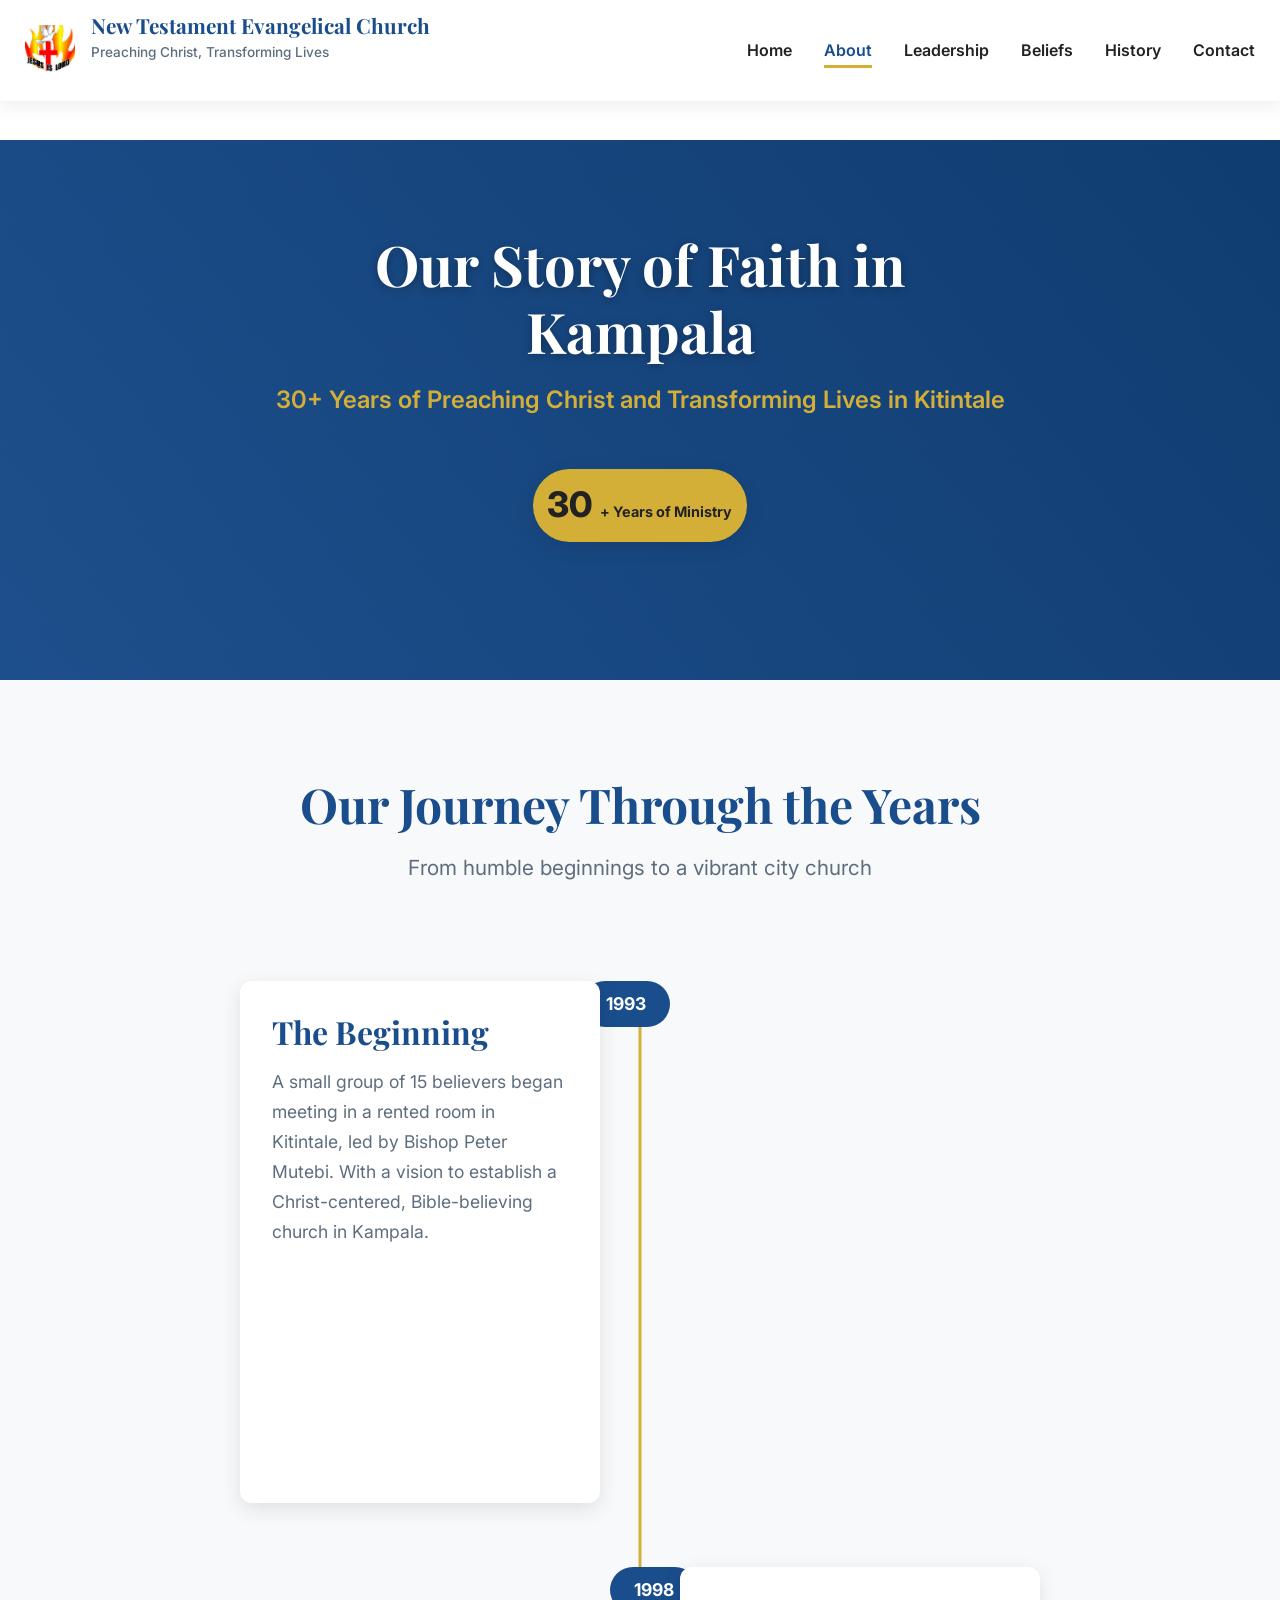
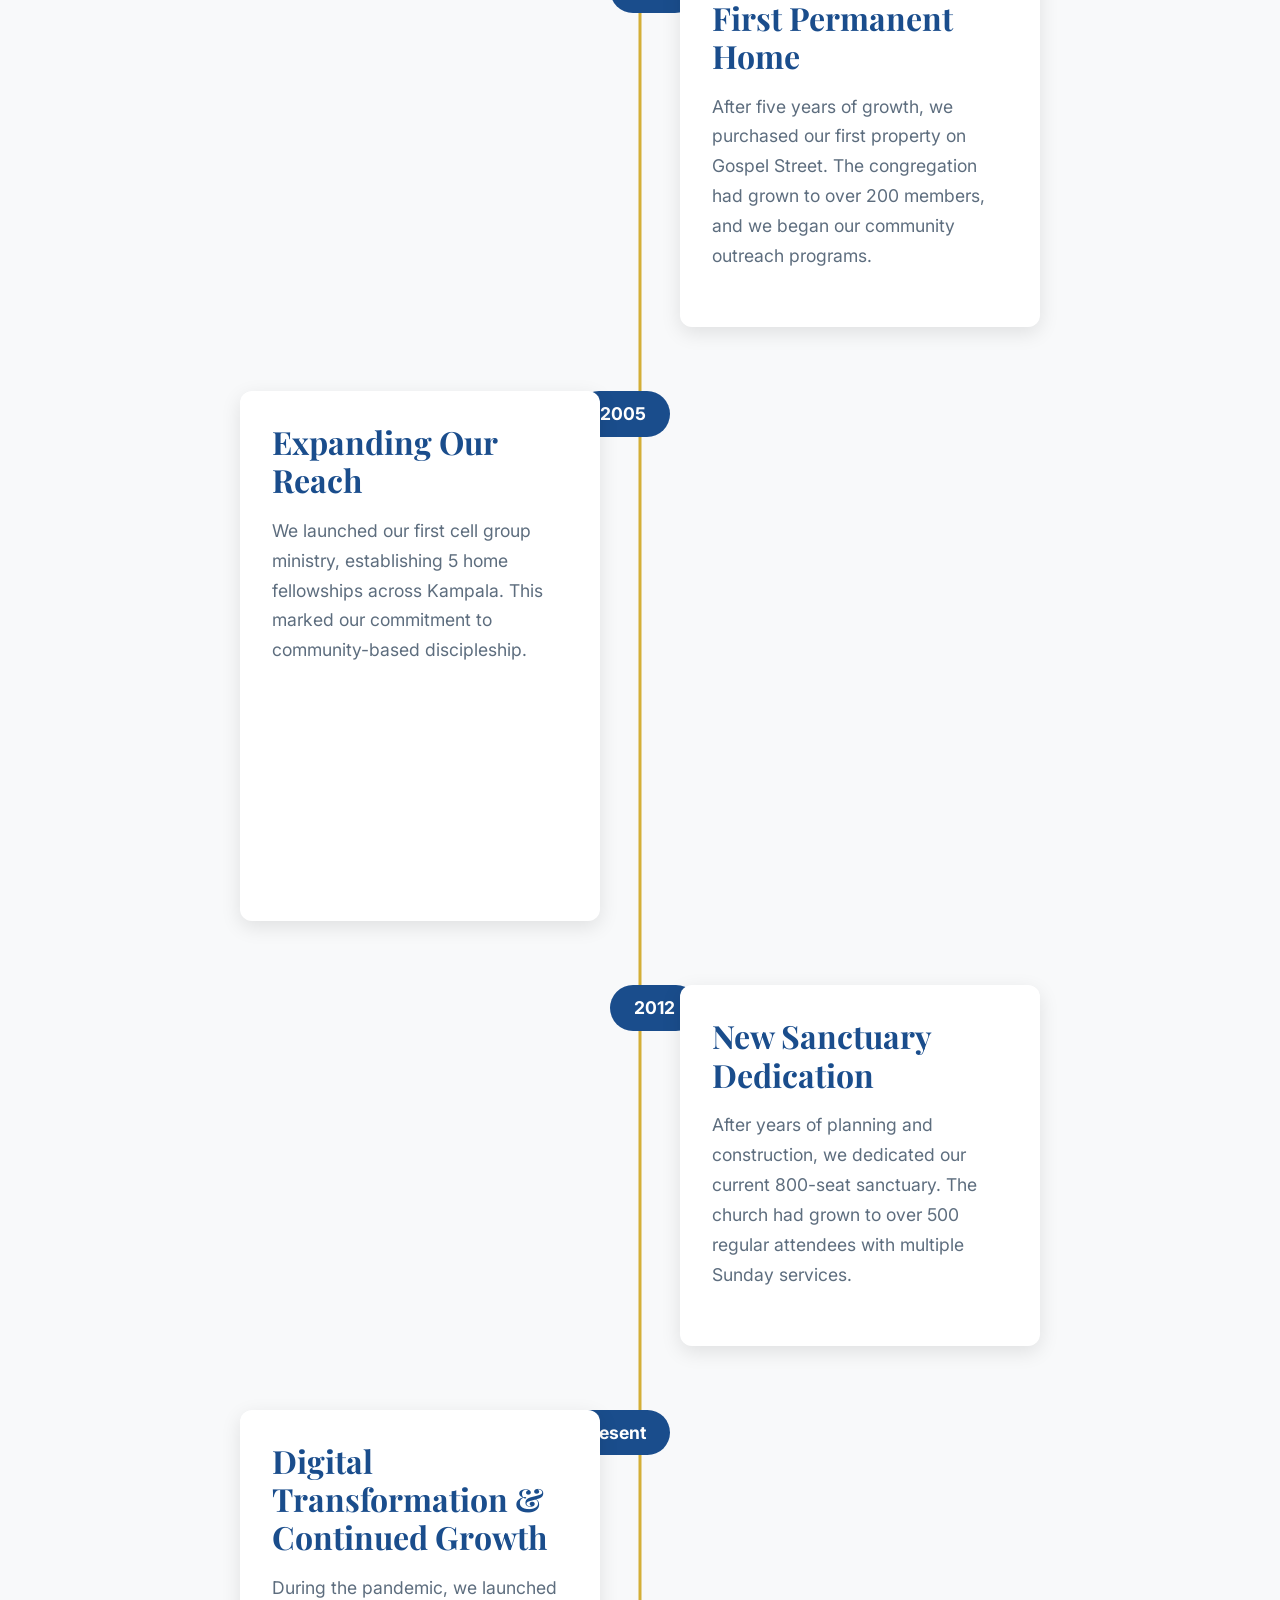
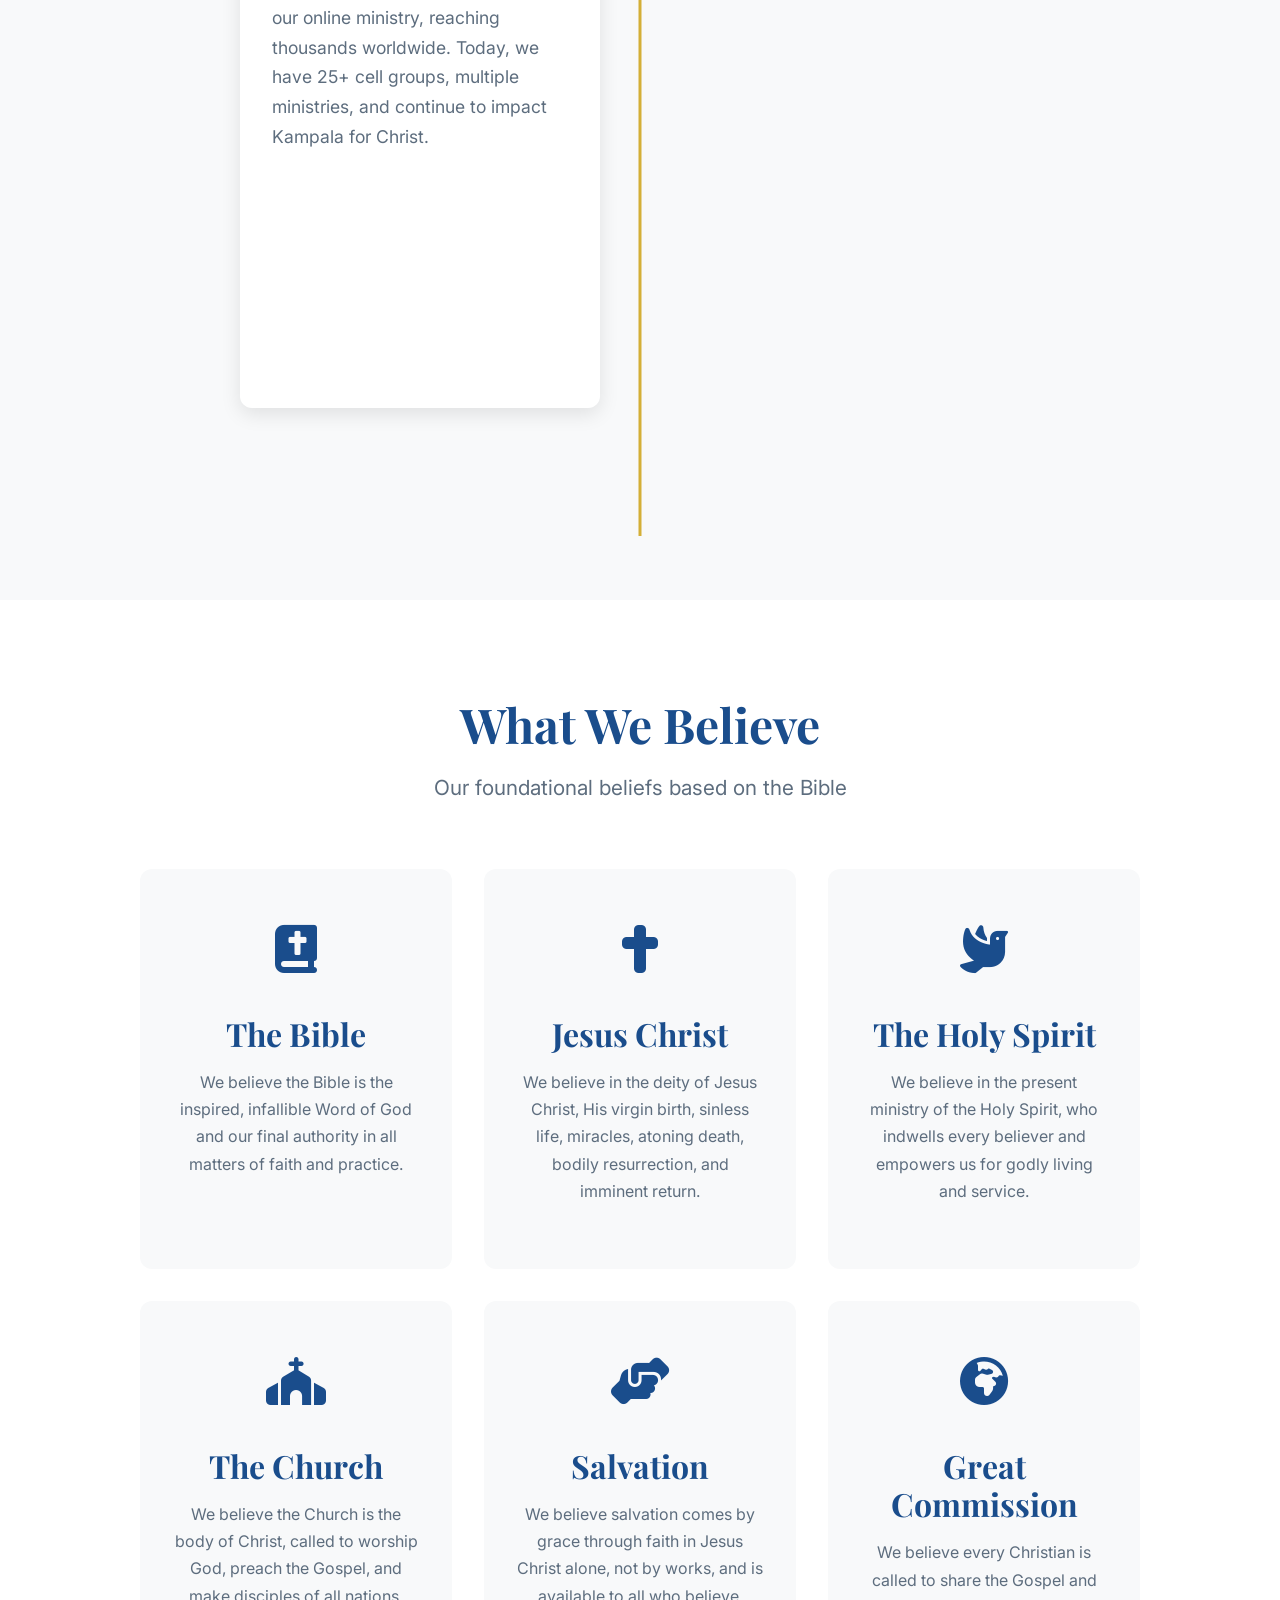
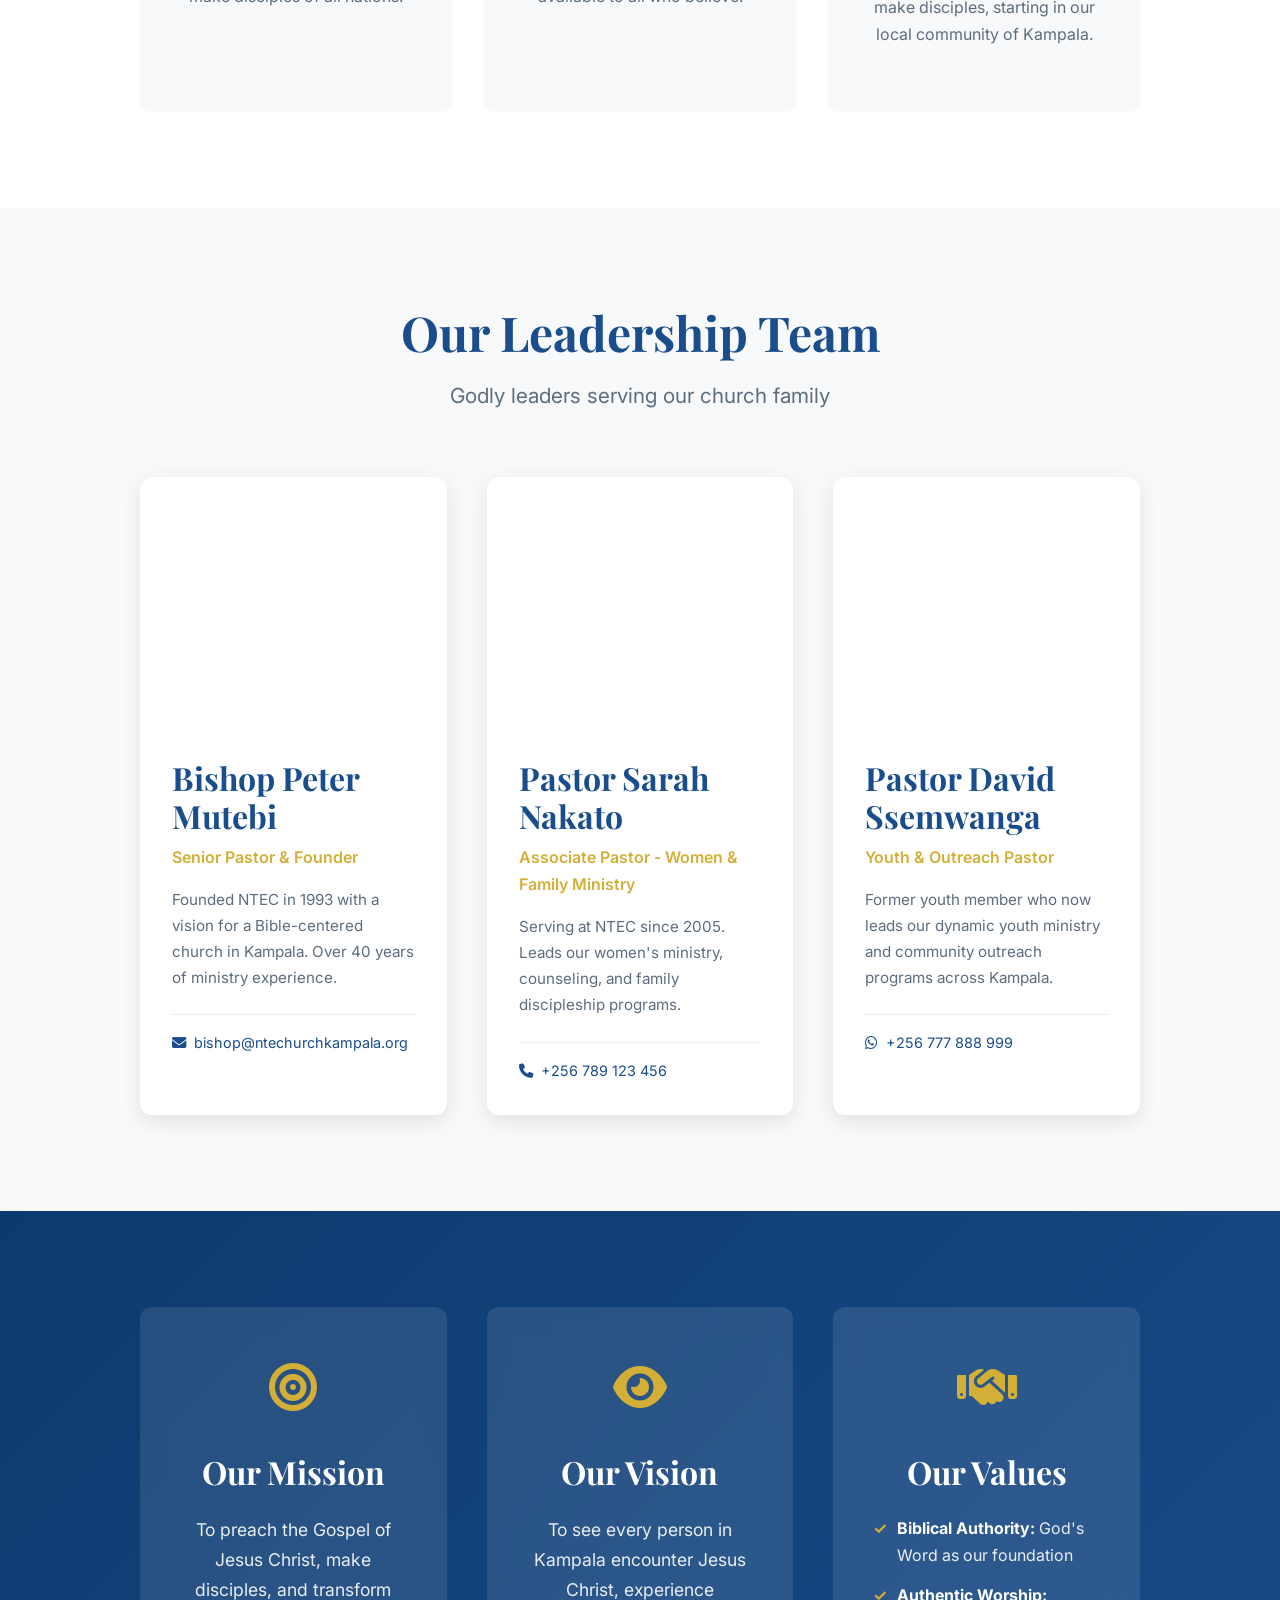
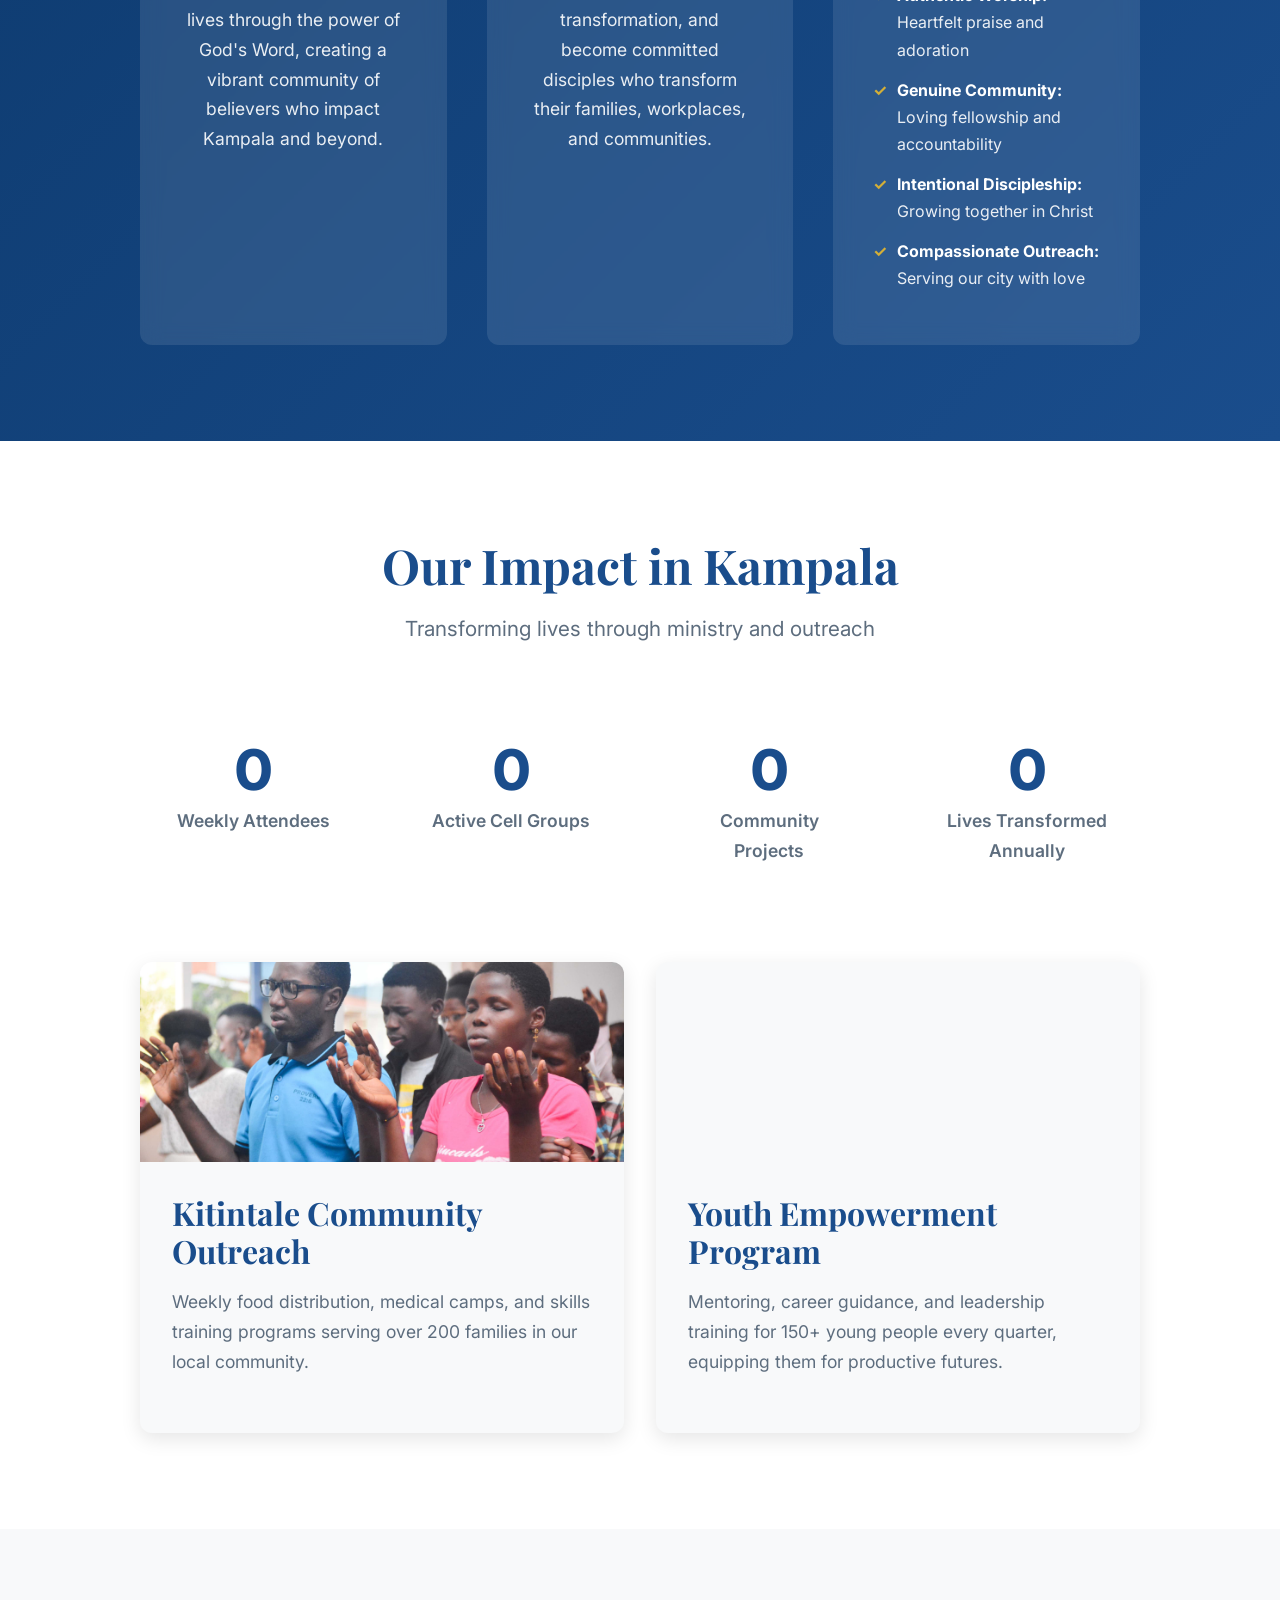
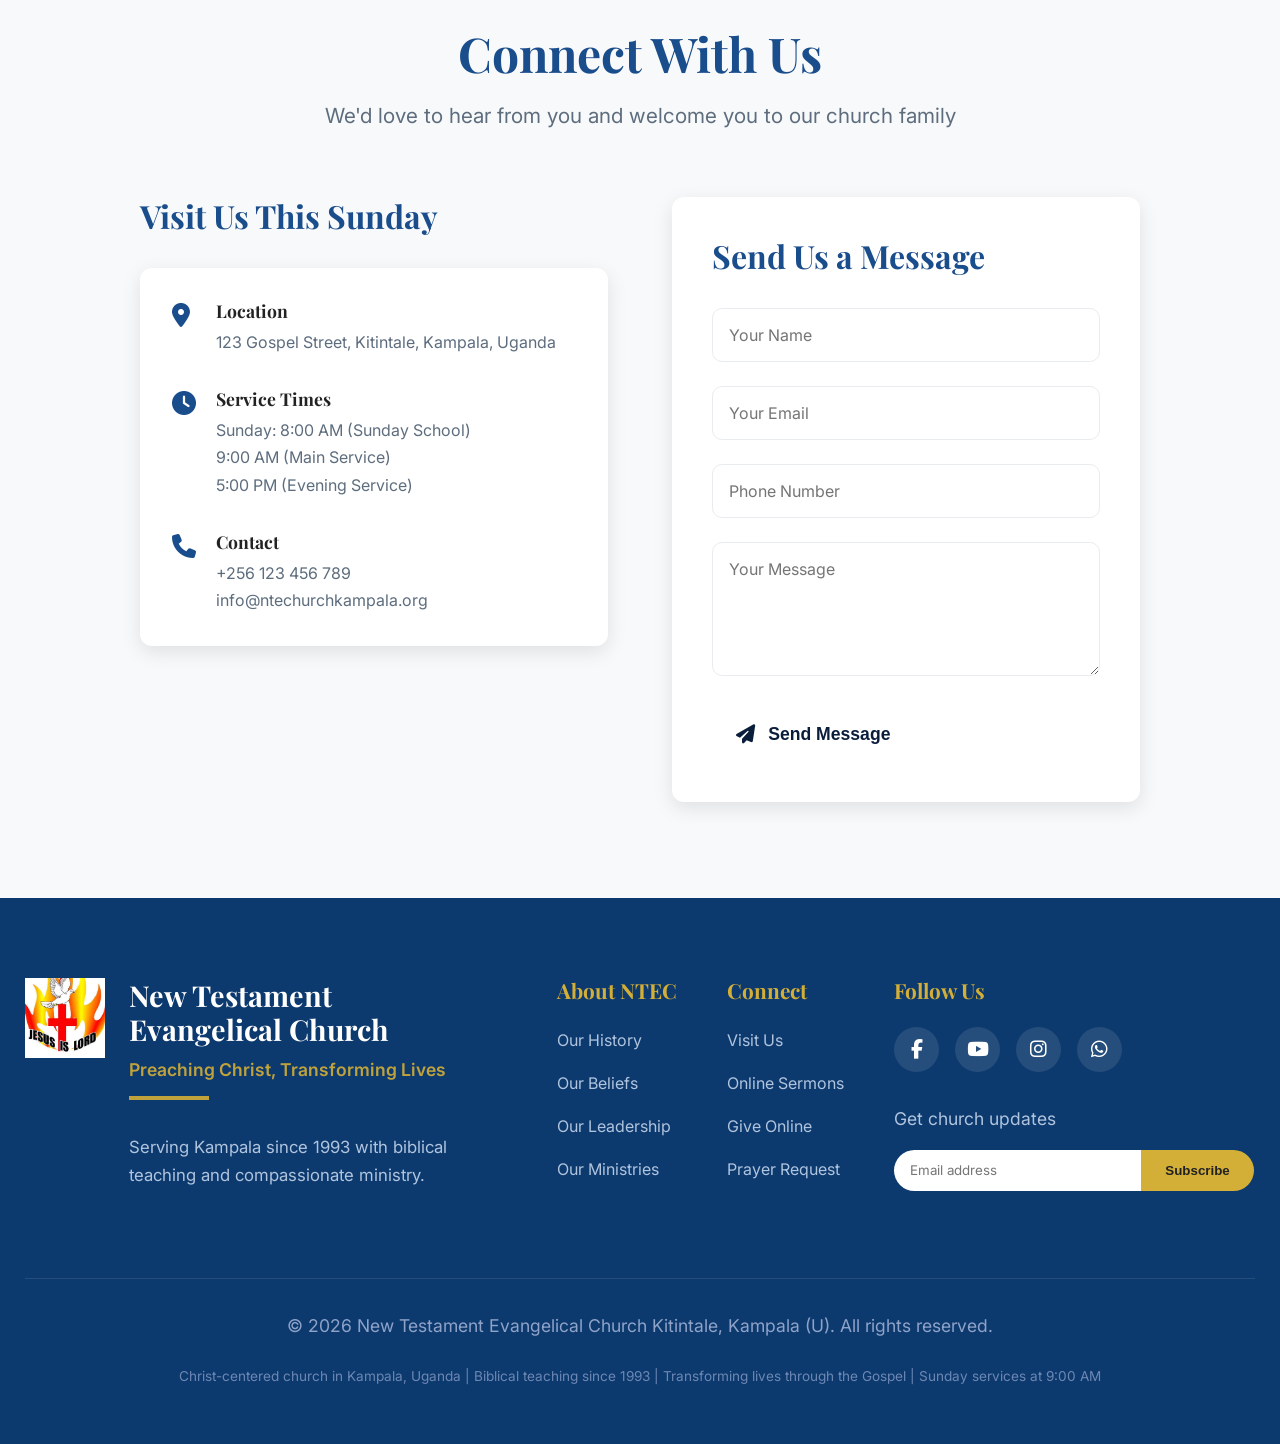
==== about.html @ 34f5ad3b "Create about.html" ====
<!DOCTYPE html>
<html lang="en">
<head>
    <meta charset="UTF-8">
    <meta name="viewport" content="width=device-width, initial-scale=1.0">
    <title>About New Testament Evangelical Church | 30+ Years of Ministry in Kampala</title>
    <meta name="description" content="For over 30 years, New Testament Evangelical Church has been a beacon of hope in Kampala. Learn about our history, mission, and transformative ministry in Kitintale.">
    <link rel="stylesheet" href="css/style.css">
    <link rel="stylesheet" href="css/responsive.css">
    <link rel="preconnect" href="https://fonts.googleapis.com">
    <link rel="preconnect" href="https://fonts.gstatic.com" crossorigin>
    <link href="https://fonts.googleapis.com/css2?family=Inter:wght@300;400;500;600;700&family=Playfair+Display:wght@400;500;700&display=swap" rel="stylesheet">
    <link rel="stylesheet" href="https://cdnjs.cloudflare.com/ajax/libs/font-awesome/6.4.0/css/all.min.css">
</head>
<body>
    <!-- Header with Navigation -->
    <header class="header">
        <div class="container">
            <div class="logo">
                <img src="images/logo.jpeg" alt="New Testament Evangelical Church Logo" class="logo-img">
                <div class="logo-text">
                    <h1>New Testament Evangelical Church</h1>
                    <p class="tagline">Preaching Christ, Transforming Lives</p>
                </div>
            </div>
            <nav class="main-nav">
                <ul>
                    <li><a href="/">Home</a></li>
                    <li><a href="about.html" class="active">About</a></li>
                    <li><a href="#leadership">Leadership</a></li>
                    <li><a href="#beliefs">Beliefs</a></li>
                    <li><a href="#history">History</a></li>
                    <li><a href="#contact">Contact</a></li>
                </ul>
                <button class="mobile-menu-btn" id="mobileMenuBtn">
                    <span></span>
                    <span></span>
                    <span></span>
                </button>
            </nav>
        </div>
    </header>

    <!-- Hero Section for About Page -->
    <section class="about-hero">
        <div class="about-hero-bg"></div>
        <div class="about-hero-overlay"></div>
        <div class="container">
            <div class="about-hero-content">
                <h1 class="about-title animate-fade-up">Our Story of Faith in Kampala</h1>
                <p class="about-subtitle animate-fade-up delay-1">30+ Years of Preaching Christ and Transforming Lives in Kitintale</p>
                <div class="years-badge animate-scale-in delay-2">
                    <span>30</span>+ Years of Ministry
                </div>
            </div>
        </div>
    </section>

    <!-- Our History Timeline -->
    <section class="history-section" id="history">
        <div class="container">
            <div class="section-header animate-fade-up">
                <h2>Our Journey Through the Years</h2>
                <p class="section-subtitle">From humble beginnings to a vibrant city church</p>
            </div>

            <div class="timeline">
                <div class="timeline-item animate-slide-left">
                    <div class="timeline-year">1993</div>
                    <div class="timeline-content">
                        <h3>The Beginning</h3>
                        <p>A small group of 15 believers began meeting in a rented room in Kitintale, led by Bishop Peter Mutebi. With a vision to establish a Christ-centered, Bible-believing church in Kampala.</p>
                        <div class="timeline-image" style="background-image: url('images/early-days.jpg');"></div>
                    </div>
                </div>

                <div class="timeline-item animate-slide-right">
                    <div class="timeline-year">1998</div>
                    <div class="timeline-content">
                        <h3>First Permanent Home</h3>
                        <p>After five years of growth, we purchased our first property on Gospel Street. The congregation had grown to over 200 members, and we began our community outreach programs.</p>
                    </div>
                </div>

                <div class="timeline-item animate-slide-left">
                    <div class="timeline-year">2005</div>
                    <div class="timeline-content">
                        <h3>Expanding Our Reach</h3>
                        <p>We launched our first cell group ministry, establishing 5 home fellowships across Kampala. This marked our commitment to community-based discipleship.</p>
                        <div class="timeline-image" style="background-image: url('images/expansion.jpg');"></div>
                    </div>
                </div>

                <div class="timeline-item animate-slide-right">
                    <div class="timeline-year">2012</div>
                    <div class="timeline-content">
                        <h3>New Sanctuary Dedication</h3>
                        <p>After years of planning and construction, we dedicated our current 800-seat sanctuary. The church had grown to over 500 regular attendees with multiple Sunday services.</p>
                    </div>
                </div>

                <div class="timeline-item animate-slide-left">
                    <div class="timeline-year">2020-Present</div>
                    <div class="timeline-content">
                        <h3>Digital Transformation & Continued Growth</h3>
                        <p>During the pandemic, we launched our online ministry, reaching thousands worldwide. Today, we have 25+ cell groups, multiple ministries, and continue to impact Kampala for Christ.</p>
                        <div class="timeline-image" style="background-image: url('images/present-day.jpg');"></div>
                    </div>
                </div>
            </div>
        </div>
    </section>

    <!-- Our Beliefs Section -->
    <section class="beliefs-section" id="beliefs">
        <div class="container">
            <div class="section-header animate-fade-up">
                <h2>What We Believe</h2>
                <p class="section-subtitle">Our foundational beliefs based on the Bible</p>
            </div>

            <div class="beliefs-grid">
                <div class="belief-card animate-slide-up">
                    <div class="belief-icon">
                        <i class="fas fa-bible"></i>
                    </div>
                    <h3>The Bible</h3>
                    <p>We believe the Bible is the inspired, infallible Word of God and our final authority in all matters of faith and practice.</p>
                </div>

                <div class="belief-card animate-slide-up delay-1">
                    <div class="belief-icon">
                        <i class="fas fa-cross"></i>
                    </div>
                    <h3>Jesus Christ</h3>
                    <p>We believe in the deity of Jesus Christ, His virgin birth, sinless life, miracles, atoning death, bodily resurrection, and imminent return.</p>
                </div>

                <div class="belief-card animate-slide-up delay-2">
                    <div class="belief-icon">
                        <i class="fas fa-dove"></i>
                    </div>
                    <h3>The Holy Spirit</h3>
                    <p>We believe in the present ministry of the Holy Spirit, who indwells every believer and empowers us for godly living and service.</p>
                </div>

                <div class="belief-card animate-slide-up">
                    <div class="belief-icon">
                        <i class="fas fa-church"></i>
                    </div>
                    <h3>The Church</h3>
                    <p>We believe the Church is the body of Christ, called to worship God, preach the Gospel, and make disciples of all nations.</p>
                </div>

                <div class="belief-card animate-slide-up delay-1">
                    <div class="belief-icon">
                        <i class="fas fa-hands-helping"></i>
                    </div>
                    <h3>Salvation</h3>
                    <p>We believe salvation comes by grace through faith in Jesus Christ alone, not by works, and is available to all who believe.</p>
                </div>

                <div class="belief-card animate-slide-up delay-2">
                    <div class="belief-icon">
                        <i class="fas fa-globe-africa"></i>
                    </div>
                    <h3>Great Commission</h3>
                    <p>We believe every Christian is called to share the Gospel and make disciples, starting in our local community of Kampala.</p>
                </div>
            </div>
        </div>
    </section>

    <!-- Leadership Team -->
    <section class="leadership-section" id="leadership">
        <div class="container">
            <div class="section-header animate-fade-up">
                <h2>Our Leadership Team</h2>
                <p class="section-subtitle">Godly leaders serving our church family</p>
            </div>

            <div class="leadership-grid">
                <div class="leader-card animate-scale-in">
                    <div class="leader-image" style="background-image: url('images/bishop-mutebi.jpg');"></div>
                    <div class="leader-info">
                        <h3>Bishop Peter Mutebi</h3>
                        <p class="leader-role">Senior Pastor & Founder</p>
                        <p class="leader-bio">Founded NTEC in 1993 with a vision for a Bible-centered church in Kampala. Over 40 years of ministry experience.</p>
                        <div class="leader-contact">
                            <span><i class="fas fa-envelope"></i> bishop@ntechurchkampala.org</span>
                        </div>
                    </div>
                </div>

                <div class="leader-card animate-scale-in delay-1">
                    <div class="leader-image" style="background-image: url('images/pastor-sarah.jpg');"></div>
                    <div class="leader-info">
                        <h3>Pastor Sarah Nakato</h3>
                        <p class="leader-role">Associate Pastor - Women & Family Ministry</p>
                        <p class="leader-bio">Serving at NTEC since 2005. Leads our women's ministry, counseling, and family discipleship programs.</p>
                        <div class="leader-contact">
                            <span><i class="fas fa-phone"></i> +256 789 123 456</span>
                        </div>
                    </div>
                </div>

                <div class="leader-card animate-scale-in delay-2">
                    <div class="leader-image" style="background-image: url('images/pastor-david.jpg');"></div>
                    <div class="leader-info">
                        <h3>Pastor David Ssemwanga</h3>
                        <p class="leader-role">Youth & Outreach Pastor</p>
                        <p class="leader-bio">Former youth member who now leads our dynamic youth ministry and community outreach programs across Kampala.</p>
                        <div class="leader-contact">
                            <span><i class="fab fa-whatsapp"></i> +256 777 888 999</span>
                        </div>
                    </div>
                </div>
            </div>
        </div>
    </section>

    <!-- Mission & Vision -->
    <section class="mission-section">
        <div class="container">
            <div class="mission-grid">
                <div class="mission-card animate-slide-left">
                    <div class="mission-icon">
                        <i class="fas fa-bullseye"></i>
                    </div>
                    <h3>Our Mission</h3>
                    <p>To preach the Gospel of Jesus Christ, make disciples, and transform lives through the power of God's Word, creating a vibrant community of believers who impact Kampala and beyond.</p>
                </div>

                <div class="mission-card animate-slide-right">
                    <div class="mission-icon">
                        <i class="fas fa-eye"></i>
                    </div>
                    <h3>Our Vision</h3>
                    <p>To see every person in Kampala encounter Jesus Christ, experience transformation, and become committed disciples who transform their families, workplaces, and communities.</p>
                </div>

                <div class="mission-card animate-slide-left">
                    <div class="mission-icon">
                        <i class="fas fa-handshake"></i>
                    </div>
                    <h3>Our Values</h3>
                    <ul class="values-list">
                        <li><strong>Biblical Authority:</strong> God's Word as our foundation</li>
                        <li><strong>Authentic Worship:</strong> Heartfelt praise and adoration</li>
                        <li><strong>Genuine Community:</strong> Loving fellowship and accountability</li>
                        <li><strong>Intentional Discipleship:</strong> Growing together in Christ</li>
                        <li><strong>Compassionate Outreach:</strong> Serving our city with love</li>
                    </ul>
                </div>
            </div>
        </div>
    </section>

    <!-- Ministry Impact -->
    <section class="impact-section">
        <div class="container">
            <div class="section-header animate-fade-up">
                <h2>Our Impact in Kampala</h2>
                <p class="section-subtitle">Transforming lives through ministry and outreach</p>
            </div>

            <div class="impact-stats animate-fade-up">
                <div class="impact-stat">
                    <div class="stat-number" data-count="500">0</div>
                    <div class="stat-label">Weekly Attendees</div>
                </div>
                <div class="impact-stat">
                    <div class="stat-number" data-count="25">0</div>
                    <div class="stat-label">Active Cell Groups</div>
                </div>
                <div class="impact-stat">
                    <div class="stat-number" data-count="5">0</div>
                    <div class="stat-label">Community Projects</div>
                </div>
                <div class="impact-stat">
                    <div class="stat-number" data-count="1000">0</div>
                    <div class="stat-label">Lives Transformed Annually</div>
                </div>
            </div>

            <div class="impact-projects">
                <div class="project-card animate-slide-up">
                    <div class="project-image" style="background-image: url('images/community-outreach.jpg');"></div>
                    <div class="project-content">
                        <h3>Kitintale Community Outreach</h3>
                        <p>Weekly food distribution, medical camps, and skills training programs serving over 200 families in our local community.</p>
                    </div>
                </div>

                <div class="project-card animate-slide-up delay-1">
                    <div class="project-image" style="background-image: url('images/youth-program.jpg');"></div>
                    <div class="project-content">
                        <h3>Youth Empowerment Program</h3>
                        <p>Mentoring, career guidance, and leadership training for 150+ young people every quarter, equipping them for productive futures.</p>
                    </div>
                </div>
            </div>
        </div>
    </section>

    <!-- Contact Section -->
    <section class="about-contact-section" id="contact">
        <div class="container">
            <div class="section-header animate-fade-up">
                <h2>Connect With Us</h2>
                <p class="section-subtitle">We'd love to hear from you and welcome you to our church family</p>
            </div>

            <div class="contact-content">
                <div class="contact-info animate-slide-left">
                    <h3>Visit Us This Sunday</h3>
                    <div class="contact-details">
                        <div class="contact-item">
                            <i class="fas fa-map-marker-alt"></i>
                            <div>
                                <h4>Location</h4>
                                <p>123 Gospel Street, Kitintale, Kampala, Uganda</p>
                            </div>
                        </div>
                        <div class="contact-item">
                            <i class="fas fa-clock"></i>
                            <div>
                                <h4>Service Times</h4>
                                <p>Sunday: 8:00 AM (Sunday School)<br>9:00 AM (Main Service)<br>5:00 PM (Evening Service)</p>
                            </div>
                        </div>
                        <div class="contact-item">
                            <i class="fas fa-phone"></i>
                            <div>
                                <h4>Contact</h4>
                                <p>+256 123 456 789<br>info@ntechurchkampala.org</p>
                            </div>
                        </div>
                    </div>
                </div>

                <div class="contact-form animate-slide-right">
                    <h3>Send Us a Message</h3>
                    <form id="contactForm">
                        <div class="form-group">
                            <input type="text" placeholder="Your Name" required>
                        </div>
                        <div class="form-group">
                            <input type="email" placeholder="Your Email" required>
                        </div>
                        <div class="form-group">
                            <input type="tel" placeholder="Phone Number">
                        </div>
                        <div class="form-group">
                            <textarea placeholder="Your Message" rows="5" required></textarea>
                        </div>
                        <button type="submit" class="btn btn-primary">
                            <i class="fas fa-paper-plane"></i> Send Message
                        </button>
                    </form>
                </div>
            </div>
        </div>
    </section>

    <!-- Footer -->
    <footer class="footer">
        <div class="container">
            <div class="footer-content">
                <div class="footer-brand">
                    <img src="images/logo.jpeg" alt="NTEC Logo" class="footer-logo">
                    <div class="footer-text">
                        <h3>New Testament Evangelical Church</h3>
                        <p class="identity-line">Preaching Christ, Transforming Lives</p>
                        <p class="footer-tagline">Serving Kampala since 1993 with biblical teaching and compassionate ministry.</p>
                    </div>
                </div>
                
                <div class="footer-links">
                    <div class="footer-column">
                        <h4>About NTEC</h4>
                        <ul>
                            <li><a href="#history">Our History</a></li>
                            <li><a href="#beliefs">Our Beliefs</a></li>
                            <li><a href="#leadership">Our Leadership</a></li>
                            <li><a href="#ministries">Our Ministries</a></li>
                        </ul>
                    </div>
                    <div class="footer-column">
                        <h4>Connect</h4>
                        <ul>
                            <li><a href="#visit">Visit Us</a></li>
                            <li><a href="#sermons">Online Sermons</a></li>
                            <li><a href="#giving">Give Online</a></li>
                            <li><a href="#prayer">Prayer Request</a></li>
                        </ul>
                    </div>
                    <div class="footer-column">
                        <h4>Follow Us</h4>
                        <div class="social-icons">
                            <a href="https://www.facebook.com/EvangelicalKitintale" target="_blank"><i class="fab fa-facebook-f"></i></a>
                            <a href="https://youtube.com/@newtestamentevangelicalchu8693?si=mDZGXb1qoIEl_plF" target="_blank"><i class="fab fa-youtube"></i></a>
                            <a href="#"><i class="fab fa-instagram"></i></a>
                            <a href="#"><i class="fab fa-whatsapp"></i></a>
                        </div>
                        <div class="newsletter">
                            <p>Get church updates</p>
                            <form class="newsletter-form">
                                <input type="email" placeholder="Email address">
                                <button type="submit">Subscribe</button>
                            </form>
                        </div>
                    </div>
                </div>
            </div>
            
            <div class="footer-bottom">
                <p>&copy; <span id="currentYear"></span> New Testament Evangelical Church Kitintale, Kampala (U). All rights reserved.</p>
                <p class="seo-note">Christ-centered church in Kampala, Uganda | Biblical teaching since 1993 | Transforming lives through the Gospel | Sunday services at 9:00 AM</p>
            </div>
        </div>
    </footer>

    <script src="js/main.js"></script>
    <script>
        // Set current year in footer
        document.getElementById('currentYear').textContent = new Date().getFullYear();
        
        // Handle contact form submission
        document.getElementById('contactForm').addEventListener('submit', function(e) {
            e.preventDefault();
            alert('Thank you for your message! We will contact you soon.');
            this.reset();
        });
    </script>
</body>
  </html>
---- css/style.css ----
/* CSS Reset and Base Styles */
* {
    margin: 0;
    padding: 0;
    box-sizing: border-box;
}

:root {
    --primary: #1a4d8c;
    --primary-dark: #0d3a6e;
    --secondary: #d4af37;
    --accent: #c53030;
    --light: #f8f9fa;
    --dark: #222;
    --gray: #5d6d7e;
    --light-gray: #e9ecef;
    --shadow: 0 6px 20px rgba(0, 0, 0, 0.1);
    --shadow-lg: 0 15px 40px rgba(0, 0, 0, 0.15);
    --transition: all 0.4s cubic-bezier(0.175, 0.885, 0.32, 1.1);
    --border-radius: 12px;
    --font-main: 'Inter', sans-serif;
    --font-heading: 'Playfair Display', serif;
    --header-height: 70px;
}

body {
    font-family: var(--font-main);
    line-height: 1.7;
    color: var(--dark);
    background-color: #fff;
    overflow-x: hidden;
    padding-top: var(--header-height);
}

.container {
    width: 100%;
    max-width: 1300px;
    margin: 0 auto;
    padding: 0 25px;
}

/* Typography */
h1, h2, h3, h4 {
    font-family: var(--font-heading);
    font-weight: 700;
    line-height: 1.2;
    margin-bottom: 1rem;
}

h2 {
    font-size: 3rem;
    color: var(--primary);
    margin-bottom: 1rem;
}

h3 {
    font-size: 2rem;
}

p {
    margin-bottom: 1.5rem;
    font-size: 1.1rem;
}

a {
    text-decoration: none;
    color: inherit;
    transition: var(--transition);
}

/* Animation Classes */
.animate-fade-up {
    opacity: 0;
    transform: translateY(30px);
    animation: fadeUp 0.8s forwards;
}

.animate-fade-left {
    opacity: 0;
    transform: translateX(-30px);
    animation: fadeLeft 0.8s forwards;
}

.animate-fade-right {
    opacity: 0;
    transform: translateX(30px);
    animation: fadeRight 0.8s forwards;
}

.animate-slide-up {
    opacity: 0;
    transform: translateY(50px);
    animation: slideUp 0.8s forwards;
}

.animate-slide-left {
    opacity: 0;
    transform: translateX(-50px);
    animation: slideLeft 0.8s forwards;
}

.animate-slide-right {
    opacity: 0;
    transform: translateX(50px);
    animation: slideRight 0.8s forwards;
}

.animate-scale-in {
    opacity: 0;
    transform: scale(0.9);
    animation: scaleIn 0.8s forwards;
}

.delay-1 {
    animation-delay: 0.2s;
}

.delay-2 {
    animation-delay: 0.4s;
}

.delay-3 {
    animation-delay: 0.6s;
}

@keyframes fadeUp {
    to {
        opacity: 1;
        transform: translateY(0);
    }
}

@keyframes fadeLeft {
    to {
        opacity: 1;
        transform: translateX(0);
    }
}

@keyframes fadeRight {
    to {
        opacity: 1;
        transform: translateX(0);
    }
}

@keyframes slideUp {
    to {
        opacity: 1;
        transform: translateY(0);
    }
}

@keyframes slideLeft {
    to {
        opacity: 1;
        transform: translateX(0);
    }
}

@keyframes slideRight {
    to {
        opacity: 1;
        transform: translateX(0);
    }
}

@keyframes scaleIn {
    to {
        opacity: 1;
        transform: scale(1);
    }
}

@keyframes pulse {
    0% {
        opacity: 1;
    }
    50% {
        opacity: 0.5;
    }
    100% {
        opacity: 1;
    }
}

/* Header Styles - Fixed the navbar height */
.header {
    background-color: rgba(255, 255, 255, 0.95);
    backdrop-filter: blur(10px);
    position: fixed;
    top: 0;
    left: 0;
    width: 100%;
    z-index: 1000;
    padding: 0.8rem 0;
    box-shadow: 0 4px 20px rgba(0, 0, 0, 0.08);
}

.header .container {
    display: flex;
    justify-content: space-between;
    align-items: center;
}

.logo {
    display: flex;
    align-items: center;
    gap: 1rem;
}

.logo-img {
    height: 50px;
    width: auto;
}

.logo-text h1 {
    font-size: 1.3rem;
    margin-bottom: 0.2rem;
    color: var(--primary);
}

.tagline {
    font-size: 0.85rem;
    color: var(--gray);
    font-weight: 500;
}

.main-nav ul {
    display: flex;
    list-style: none;
    gap: 2rem;
}

.main-nav a {
    font-weight: 600;
    padding: 0.5rem 0;
    position: relative;
    font-size: 1rem;
}

.main-nav a:hover,
.main-nav a.active {
    color: var(--primary);
}

.main-nav a.active::after {
    content: '';
    position: absolute;
    bottom: 0;
    left: 0;
    width: 100%;
    height: 3px;
    background-color: var(--secondary);
}

.mobile-menu-btn {
    display: none;
    flex-direction: column;
    gap: 5px;
    background: none;
    border: none;
    cursor: pointer;
    padding: 5px;
}

.mobile-menu-btn span {
    display: block;
    width: 25px;
    height: 3px;
    background-color: var(--primary);
    border-radius: 2px;
    transition: var(--transition);
}

/* Hero Section - Fixed hero section spacing */
.hero {
    position: relative;
    height: calc(100vh - var(--header-height));
    min-height: 700px;
    display: flex;
    align-items: center;
    padding: 4rems 0;
    overflow: hidden;
    margin-top: 70px; /* Add margin to account for fixed header */
}

.hero-bg {
    position: absolute;
    inset: 0;
    top: 0;
    left: 0;
    width: 100%;
    height: 100%;
    background-image: url('../images/church-building.webp');
    background-size: cover;
    background-position: center;
    background-attachment: fixed;
}

.hero-overlay {
    position: absolute;
    top: 0;
    left: 0;
    width: 100%;
    height: 100%;
    background: linear-gradient(
        135deg,
        rgba(10, 30, 60, 0.28),
        rgba(10, 30, 60, 0.25)
    );
    inset: 0;
}

.hero-content {
    position: relative;
    height: 100%;
    display: flex;
    align-items: center;
    color: white;
    padding: 0;
}

.hero-text {
    max-width: 850px;
    width: 100%;
}

.church-name {
    font-size: 3.8rem;
    color: white;
    margin-bottom: 1rem;
    text-shadow: 0 2px 10px rgba(0, 0, 0, 0.3);
}

.identity-line {
    font-size: 1.8rem;
    color: var(--secondary);
    font-weight: 600;
    margin-bottom: 2rem;
    position: relative;
    display: inline-block;
}

.identity-line::after {
    content: '';
    position: absolute;
    bottom: -15px;
    left: 0;
    width: 80px;
    height: 4px;
    background-color: var(--secondary);
}

.years-badge {
    display: inline-block;
    background-color: var(--secondary);
    color: var(--dark);
    padding: 0.8rem 2rem;
    border-radius: 50px;
    font-weight: 700;
    margin: 2rem 0 3rem;
    box-shadow: var(--shadow);
    font-size: 1.2rem;
}

.years-badge span {
    font-size: 2.2rem;
    font-weight: 800;
    margin-right: 0.5rem;
}

.service-times {
    background-color: rgba(255, 255, 255, 0.95);
    padding: 2rem;
    border-radius: var(--border-radius);
    box-shadow: var(--shadow-lg);
    margin: 2rem 0 3rem;
    color: var(--dark);
}

.service-times h3 {
    color: var(--primary);
    margin-bottom: 2rem;
    display: flex;
    align-items: center;
    gap: 0.8rem;
}

.service-times h3 i {
    font-size: 1.5rem;
}

.times-grid {
    display: grid;
    grid-template-columns: repeat(3, 1fr);
    gap: 1.5rem;
}

.time-card {
    border-radius: var(--border-radius);
    overflow: hidden;
    transition: var(--transition);
    background-color: white;
    box-shadow: 0 4px 15px rgba(0, 0, 0, 0.08);
}

.time-card:hover {
    transform: translateY(-10px);
    box-shadow: 0 15px 30px rgba(0, 0, 0, 0.15);
}

.time-card-image {
    height: 140px;
    background-size: cover;
    background-position: center;
    position: relative;
}

.time-card-content {
    padding: 1.5rem;
}

.time-card.main-service .time-card-content {
    background-color: var(--primary);
    color: white;
}

.time-card.main-service h4 {
    color: white;
}

.time-card h4 {
    font-size: 1.3rem;
    margin-bottom: 0.8rem;
    color: var(--primary);
}

.time {
    font-size: 1.2rem;
    font-weight: 700;
    margin-bottom: 0.5rem;
}

.desc {
    font-size: 0.95rem;
    opacity: 0.9;
}

.cta-buttons {
    display: flex;
    gap: 1.5rem;
    margin-top: 3rem;
    flex-wrap: wrap;
}

.btn {
    padding: 1.1rem 2.5rem;
    border-radius: 50px;
    font-weight: 700;
    display: inline-flex;
    align-items: center;
    gap: 0.8rem;
    transition: var(--transition);
    border: 2px solid transparent;
    cursor: pointer;
    font-size: 1.1rem;
}

.btn i {
    font-size: 1.2rem;
}

.btn-primary {
    background-color: var(--secondary);
    color: var(--dark);
}

.btn-primary:hover {
    background-color: #c19b2e;
    transform: translateY(-5px);
    box-shadow: 0 10px 25px rgba(212, 175, 55, 0.3);
}

.btn-secondary {
    background-color: var(--accent);
    color: white;
}

.btn-secondary:hover {
    background-color: #b02828;
    transform: translateY(-5px);
    box-shadow: 0 10px 25px rgba(197, 48, 48, 0.3);
}

.btn-outline {
    border-color: white;
    color: white;
    background-color: transparent;
}

.btn-outline:hover {
    background-color: white;
    color: var(--primary);
    transform: translateY(-5px);
}

/* Section Header */
.section-header {
    text-align: center;
    margin-bottom: 4rem;
}

.section-subtitle {
    font-size: 1.3rem;
    color: var(--gray);
    max-width: 700px;
    margin: 0 auto;
}

/* Intro Section */
.intro {
    padding: 6rem 0;
    background-color: var(--light);
}

.intro-content {
    display: grid;
    grid-template-columns: 1fr 1fr;
    gap: 4rem;
    align-items: center;
}

.intro-text p {
    font-size: 1.2rem;
    color: var(--gray);
    margin-bottom: 2rem;
}

.stats-grid {
    display: grid;
    grid-template-columns: repeat(2, 1fr);
    gap: 2rem;
    margin-top: 3rem;
}

.stat-item {
    text-align: center;
    padding: 1.5rem;
    background-color: white;
    border-radius: var(--border-radius);
    box-shadow: var(--shadow);
}

.stat-number {
    font-size: 3rem;
    font-weight: 800;
    color: var(--primary);
    line-height: 1;
    margin-bottom: 0.5rem;
}

.stat-label {
    font-weight: 600;
    color: var(--gray);
}

.intro-gallery {
    position: relative;
}

.gallery-main {
    border-radius: var(--border-radius);
    overflow: hidden;
    box-shadow: var(--shadow-lg);
    margin-bottom: 1.5rem;
}

.gallery-img {
    width: 100%;
    height: 350px;
    object-fit: cover;
    display: block;
    transition: var(--transition);
    cursor: pointer;
}

.gallery-thumbnails {
    display: flex;
    gap: 1rem;
}

.thumbnail {
    flex: 1;
    border-radius: 10px;
    overflow: hidden;
    cursor: pointer;
    opacity: 0.7;
    transition: var(--transition);
}

.thumbnail.active {
    opacity: 1;
    box-shadow: 0 5px 15px rgba(0, 0, 0, 0.2);
}

.thumbnail img {
    width: 100%;
    height: 80px;
    object-fit: cover;
    display: block;
}

/* Sermon Section */
.sermon-section {
    padding: 6rem 0;
    background-color: white;
}

.sermon-container {
    display: grid;
    grid-template-columns: 2fr 1fr;
    gap: 3rem;
}

.sermon-video {
    border-radius: var(--border-radius);
    overflow: hidden;
    box-shadow: var(--shadow-lg);
}

.video-wrapper {
    position: relative;
    height: 400px;
    overflow: hidden;
}

.video-thumbnail {
    width: 100%;
    height: 100%;
    object-fit: cover;
}

.video-overlay {
    position: absolute;
    top: 0;
    left: 0;
    width: 100%;
    height: 100%;
    background: linear-gradient(to bottom, rgba(0,0,0,0.2), rgba(0,0,0,0.5));
    display: flex;
    flex-direction: column;
    align-items: center;
    justify-content: center;
}

.live-badge {
    position: absolute;
    top: 20px;
    left: 20px;
    background-color: var(--accent);
    color: white;
    padding: 0.5rem 1rem;
    border-radius: 50px;
    font-weight: 700;
    display: flex;
    align-items: center;
    gap: 0.5rem;
}

.live-dot {
    display: inline-block;
    width: 10px;
    height: 10px;
    background-color: white;
    border-radius: 50%;
    animation: pulse 1.5s infinite;
}

.play-button {
    background-color: rgba(255, 255, 255, 0.9);
    border: none;
    width: 80px;
    height: 80px;
    border-radius: 50%;
    display: flex;
    align-items: center;
    justify-content: center;
    cursor: pointer;
    transition: var(--transition);
}

.play-button:hover {
    background-color: white;
    transform: scale(1.1);
}

.play-button i {
    font-size: 2rem;
    color: var(--primary);
    margin-left: 5px;
}

.video-info {
    padding: 2rem;
    background-color: white;
}

.sermon-meta {
    color: var(--gray);
    font-size: 1rem;
    margin-bottom: 1.5rem;
}

.sermon-description {
    font-size: 1.1rem;
    line-height: 1.8;
}

.sermon-highlights {
    display: flex;
    flex-direction: column;
    gap: 1.5rem;
}

.highlight-card {
    border-radius: var(--border-radius);
    overflow: hidden;
    box-shadow: var(--shadow);
    transition: var(--transition);
}

.highlight-card:hover {
    transform: translateY(-5px);
    box-shadow: var(--shadow-lg);
}

.highlight-image {
    height: 120px;
    background-size: cover;
    background-position: center;
}

.highlight-content {
    padding: 1.5rem;
}

.highlight-card h4 {
    font-size: 1.2rem;
    margin-bottom: 0.5rem;
}

.highlight-meta {
    color: var(--gray);
    font-size: 0.9rem;
    margin-bottom: 1rem;
}

.highlight-link {
    color: var(--primary);
    font-weight: 600;
    display: inline-flex;
    align-items: center;
    gap: 0.5rem;
}

.highlight-link::after {
    content: '→';
    transition: var(--transition);
}

.highlight-link:hover::after {
    transform: translateX(5px);
}

.sermon-action {
    margin-top: 1rem;
    padding: 1.5rem;
    background-color: var(--light);
    border-radius: var(--border-radius);
    text-align: center;
}

.youtube-link {
    display: flex;
    align-items: center;
    justify-content: center;
    gap: 1rem;
    margin-bottom: 1rem;
    font-weight: 700;
    color: var(--accent);
}

.youtube-link i {
    font-size: 2rem;
}

.live-schedule {
    font-size: 0.9rem;
    color: var(--gray);
}

/* Cells Section */
.cells-section {
    padding: 6rem 0;
    background-color: var(--light);
}

.cells-grid {
    display: grid;
    grid-template-columns: repeat(3, 1fr);
    gap: 2.5rem;
    margin-bottom: 3rem;
}

.cell-card {
    border-radius: var(--border-radius);
    overflow: hidden;
    box-shadow: var(--shadow);
    transition: var(--transition);
    background-color: white;
}

.cell-card:hover {
    transform: translateY(-10px);
    box-shadow: var(--shadow-lg);
}

.cell-image {
    height: 200px;
    background-size: cover;
    background-position: center;
}

.cell-content {
    padding: 1.8rem;
}

.cell-card h4 {
    font-size: 1.3rem;
    color: var(--primary);
    margin-bottom: 0.5rem;
}

.cell-details {
    color: var(--accent);
    font-weight: 600;
    margin-bottom: 1rem;
    font-size: 0.95rem;
}

.cell-desc {
    color: var(--gray);
    margin-bottom: 1.5rem;
}

.cell-link {
    color: var(--primary);
    font-weight: 700;
    display: inline-flex;
    align-items: center;
    gap: 0.5rem;
}

.cell-link::after {
    content: '→';
    transition: var(--transition);
}

.cell-link:hover::after {
    transform: translateX(5px);
}

.cells-cta {
    text-align: center;
}

/* Visit Section - Fixed positioning */
.visit-section {
    padding: 6rem 0;
    background-color: white;
    position: relative;
}

.visit-map-container {
    position: relative;
    border-radius: var(--border-radius);
    overflow: hidden;
    box-shadow: var(--shadow-lg);
    max-width: 800px;
    margin: 0 auto;
}

.map-overlay {
    position: absolute;
    top: 0;
    left: 0;
    width: 100%;
    height: 100%;
    background: linear-gradient(135deg, rgba(26, 77, 140, 0.1) 0%, rgba(26, 77, 140, 0.05) 100%);
}

.address-card {
    background-color: white;
    color: var(--dark);
}

.address-image {
    height: 250px;
    background-size: cover;
    background-position: center;
}

.address-content {
    padding: 2.5rem;
}

.address-card h3 {
    color: var(--primary);
    margin-bottom: 1rem;
}

.address {
    font-size: 1.2rem;
    font-weight: 600;
    margin-bottom: 0.5rem;
    color: var(--dark);
}

.address-note {
    color: var(--gray);
    margin-bottom: 2rem;
}

.contact-info {
    margin-bottom: 2rem;
}

.contact-item {
    display: flex;
    align-items: center;
    gap: 1rem;
    margin-bottom: 1rem;
}

.contact-item i {
    color: var(--primary);
    width: 20px;
}

/* Footer */
.footer {
    background-color: #0d3a6e;
    color: white;
    padding: 5rem 0 2rem;
}

.footer-content {
    display: flex;
    justify-content: space-between;
    margin-bottom: 4rem;
    flex-wrap: wrap;
    gap: 4rem;
}

.footer-brand {
    flex: 2;
    min-width: 300px;
    display: flex;
    gap: 1.5rem;
}

.footer-logo {
    height: 80px;
    width: auto;
}

.footer-text h3 {
    color: white;
    margin-bottom: 0.5rem;
    font-size: 1.8rem;
}

.footer .identity-line {
    color: var(--secondary);
    font-size: 1.1rem;
}

.footer-tagline {
    color: #b0c4de;
    margin-top: 1rem;
    font-size: 1.05rem;
}

.footer-links {
    flex: 3;
    display: flex;
    justify-content: space-around;
    flex-wrap: wrap;
    gap: 3rem;
}

.footer-column h4 {
    color: var(--secondary);
    margin-bottom: 1.5rem;
    font-size: 1.3rem;
}

.footer-column ul {
    list-style: none;
}

.footer-column ul li {
    margin-bottom: 1rem;
}

.footer-column ul li a {
    color: #b0c4de;
    transition: var(--transition);
}

.footer-column ul li a:hover {
    color: white;
    padding-left: 5px;
}

.social-icons {
    display: flex;
    gap: 1rem;
    margin-bottom: 2rem;
}

.social-icons a {
    display: inline-flex;
    align-items: center;
    justify-content: center;
    width: 45px;
    height: 45px;
    background-color: rgba(255, 255, 255, 0.1);
    border-radius: 50%;
    transition: var(--transition);
    color: white;
}

.social-icons a:hover {
    background-color: var(--secondary);
    transform: translateY(-3px);
    color: var(--dark);
}

.social-icons i {
    font-size: 1.2rem;
}

.newsletter p {
    color: #b0c4de;
    margin-bottom: 1rem;
}

.newsletter-form {
    display: flex;
}

.newsletter-form input {
    flex: 1;
    padding: 0.8rem 1rem;
    border: none;
    border-radius: 50px 0 0 50px;
    font-family: var(--font-main);
}

.newsletter-form button {
    background-color: var(--secondary);
    color: var(--dark);
    border: none;
    padding: 0.8rem 1.5rem;
    border-radius: 0 50px 50px 0;
    font-weight: 600;
    cursor: pointer;
    transition: var(--transition);
}

.newsletter-form button:hover {
    background-color: #c19b2e;
}

.footer-bottom {
    border-top: 1px solid rgba(255, 255, 255, 0.1);
    padding-top: 2rem;
    text-align: center;
    color: #8fa3c9;
    font-size: 0.9rem;
}

.seo-note {
    margin-top: 0.5rem;
    color: #6d87b3;
    font-size: 0.85rem;
}

/* Image Modal */
.image-modal {
    position: fixed;
    top: 0;
    left: 0;
    width: 100%;
    height: 100%;
    background-color: rgba(0, 0, 0, 0.9);
    z-index: 2000;
    display: flex;
    align-items: center;
    justify-content: center;
    opacity: 0;
    visibility: hidden;
    transition: opacity 0.3s, visibility 0.3s;
}

.image-modal.active {
    opacity: 1;
    visibility: visible;
}

.modal-content {
    max-width: 90%;
    max-height: 90%;
    position: relative;
}

.modal-close {
    position: absolute;
    top: -40px;
    right: 0;
    background: none;
    border: none;
    color: white;
    font-size: 2.5rem;
    cursor: pointer;
    line-height: 1;
}

.modal-image {
    max-width: 100%;
    max-height: 80vh;
    border-radius: 10px;
}

.hero-content {
    position: relative;
    z-index: 2;
    height: 100%;
    display: flex;
    align-items: center;
}

.hero-inner {
    max-width: 900px;
    margin: 0 auto;
    padding: var(--hero-padding) 0;
    display: flex;
    flex-direction: column;
    gap: 2.5rem;

    /* key part */
    max-height: 100%;
    overflow-y: auto;
}
.church-name {
    font-size: clamp(2.2rem, 4vw, 3.2rem);
    font-weight: 700;
    line-height: 1.2;
}

.identity-line {
    font-size: 1.1rem;
    opacity: 0.9;
}

.years-badge {
    display: inline-block;
    margin-top: 1rem;
    padding: 0.4rem 0.9rem;
    background: #d4af37;
    border-radius: 999px;
    font-size: 0.9rem;
}

.times-grid {
    display: grid;
    grid-template-columns: repeat(auto-fit, minmax(220px, 1fr));
    gap: 1rem;
}

.time-card {
    padding: 1.4rem;
    background: rgba(255,255,255,0.08);
    border-radius: 14px;
    backdrop-filter: blur(6px);
}

.time-card.primary {
    background: rgba(255,255,255,0.15);
}

.time {
    font-weight: 600;
    margin: 0.4rem 0;
}

.hero-actions {
    display: flex;
    gap: 1rem;
    flex-wrap: wrap;
}

.btn {
    padding: 0.9rem 1.4rem;
    border-radius: 999px;
    font-weight: 600;
}

.btn-primary {
    background: #ffffff;
    color: #0a1e3c;
}

.btn-outline {
    border: 1px solid rgba(255,255,255,0.6);
    color: white;
}


/* About Page Specific Styles */

/* About Hero Section */
.about-hero {
    position: relative;
    height: 60vh;
    min-height: 500px;
    display: flex;
    align-items: center;
    overflow: hidden;
    margin-top: var(--header-height);
    background: linear-gradient(135deg, rgba(26, 77, 140, 0.9), rgba(13, 58, 110, 0.9));
}

.about-hero-bg {
    position: absolute;
    inset: 0;
    background-image: url('../images/church-history-bg.jpg');
    background-size: cover;
    background-position: center;
    opacity: 0.3;
}

.about-hero-overlay {
    position: absolute;
    inset: 0;
    background: linear-gradient(45deg, rgba(26, 77, 140, 0.8), rgba(13, 58, 110, 0.9));
}

.about-hero-content {
    position: relative;
    color: white;
    text-align: center;
    max-width: 800px;
    margin: 0 auto;
    padding: 2rem;
}

.about-title {
    font-size: 3.5rem;
    margin-bottom: 1rem;
    color: white;
    text-shadow: 0 2px 10px rgba(0, 0, 0, 0.3);
}

.about-subtitle {
    font-size: 1.5rem;
    color: var(--secondary);
    margin-bottom: 2rem;
    font-weight: 600;
}

/* Timeline Section */
.history-section {
    padding: 6rem 0;
    background-color: var(--light);
}

.timeline {
    position: relative;
    max-width: 800px;
    margin: 0 auto;
    padding: 2rem 0;
}

.timeline::before {
    content: '';
    position: absolute;
    left: 50%;
    transform: translateX(-50%);
    width: 3px;
    height: 100%;
    background-color: var(--secondary);
}

.timeline-item {
    position: relative;
    margin-bottom: 4rem;
    width: calc(50% - 40px);
}

.timeline-item:nth-child(odd) {
    left: 0;
}

.timeline-item:nth-child(even) {
    left: calc(50% + 40px);
}

.timeline-year {
    position: absolute;
    top: 0;
    background-color: var(--primary);
    color: white;
    padding: 0.5rem 1.5rem;
    border-radius: 50px;
    font-weight: 700;
    font-size: 1.1rem;
}

.timeline-item:nth-child(odd) .timeline-year {
    right: -70px;
}

.timeline-item:nth-child(even) .timeline-year {
    left: -70px;
}

.timeline-content {
    background-color: white;
    padding: 2rem;
    border-radius: var(--border-radius);
    box-shadow: var(--shadow);
    position: relative;
}

.timeline-content h3 {
    color: var(--primary);
    margin-bottom: 1rem;
}

.timeline-content p {
    color: var(--gray);
    margin-bottom: 1.5rem;
}

.timeline-image {
    height: 200px;
    background-size: cover;
    background-position: center;
    border-radius: 10px;
    margin-top: 1rem;
}

/* Beliefs Section */
.beliefs-section {
    padding: 6rem 0;
    background-color: white;
}

.beliefs-grid {
    display: grid;
    grid-template-columns: repeat(auto-fit, minmax(300px, 1fr));
    gap: 2rem;
    max-width: 1000px;
    margin: 0 auto;
}

.belief-card {
    background-color: var(--light);
    padding: 2.5rem 2rem;
    border-radius: var(--border-radius);
    text-align: center;
    transition: var(--transition);
}

.belief-card:hover {
    transform: translateY(-10px);
    box-shadow: var(--shadow-lg);
}

.belief-icon {
    font-size: 3rem;
    color: var(--primary);
    margin-bottom: 1.5rem;
}

.belief-card h3 {
    color: var(--primary);
    margin-bottom: 1rem;
}

.belief-card p {
    color: var(--gray);
    font-size: 1rem;
}

/* Leadership Section */
.leadership-section {
    padding: 6rem 0;
    background-color: var(--light);
}

.leadership-grid {
    display: grid;
    grid-template-columns: repeat(auto-fit, minmax(300px, 1fr));
    gap: 2.5rem;
    max-width: 1000px;
    margin: 0 auto;
}

.leader-card {
    background-color: white;
    border-radius: var(--border-radius);
    overflow: hidden;
    box-shadow: var(--shadow);
    transition: var(--transition);
}

.leader-card:hover {
    transform: translateY(-10px);
    box-shadow: var(--shadow-lg);
}

.leader-image {
    height: 250px;
    background-size: cover;
    background-position: center;
}

.leader-info {
    padding: 2rem;
}

.leader-info h3 {
    color: var(--primary);
    margin-bottom: 0.5rem;
}

.leader-role {
    color: var(--secondary);
    font-weight: 600;
    margin-bottom: 1rem;
    font-size: 1rem;
}

.leader-bio {
    color: var(--gray);
    margin-bottom: 1.5rem;
    font-size: 0.95rem;
}

.leader-contact {
    border-top: 1px solid var(--light-gray);
    padding-top: 1rem;
}

.leader-contact span {
    color: var(--primary);
    font-size: 0.9rem;
    display: flex;
    align-items: center;
    gap: 0.5rem;
}

/* Mission Section */
.mission-section {
    padding: 6rem 0;
    background: linear-gradient(135deg, var(--primary-dark) 0%, var(--primary) 100%);
    color: white;
}

.mission-grid {
    display: grid;
    grid-template-columns: repeat(auto-fit, minmax(300px, 1fr));
    gap: 2.5rem;
    max-width: 1000px;
    margin: 0 auto;
}

.mission-card {
    background-color: rgba(255, 255, 255, 0.1);
    backdrop-filter: blur(10px);
    padding: 2.5rem;
    border-radius: var(--border-radius);
    text-align: center;
    transition: var(--transition);
}

.mission-card:hover {
    background-color: rgba(255, 255, 255, 0.15);
    transform: translateY(-5px);
}

.mission-icon {
    font-size: 3rem;
    color: var(--secondary);
    margin-bottom: 1.5rem;
}

.mission-card h3 {
    color: white;
    margin-bottom: 1.5rem;
}

.mission-card p {
    color: rgba(255, 255, 255, 0.9);
    margin-bottom: 0;
}

.values-list {
    text-align: left;
    list-style: none;
}

.values-list li {
    margin-bottom: 0.8rem;
    color: rgba(255, 255, 255, 0.9);
    padding-left: 1.5rem;
    position: relative;
}

.values-list li::before {
    content: '✓';
    position: absolute;
    left: 0;
    color: var(--secondary);
    font-weight: bold;
}

.values-list strong {
    color: white;
}

/* Impact Section */
.impact-section {
    padding: 6rem 0;
    background-color: white;
}

.impact-stats {
    display: grid;
    grid-template-columns: repeat(auto-fit, minmax(200px, 1fr));
    gap: 2rem;
    margin-bottom: 4rem;
    max-width: 1000px;
    margin: 0 auto 4rem;
}

.impact-stat {
    text-align: center;
    padding: 2rem;
}

.impact-stat .stat-number {
    font-size: 3.5rem;
    font-weight: 800;
    color: var(--primary);
    line-height: 1;
    margin-bottom: 0.5rem;
}

.impact-stat .stat-label {
    font-weight: 600;
    color: var(--gray);
    font-size: 1.1rem;
}

.impact-projects {
    display: grid;
    grid-template-columns: repeat(auto-fit, minmax(300px, 1fr));
    gap: 2rem;
    max-width: 1000px;
    margin: 0 auto;
}

.project-card {
    background-color: var(--light);
    border-radius: var(--border-radius);
    overflow: hidden;
    box-shadow: var(--shadow);
    transition: var(--transition);
}

.project-card:hover {
    transform: translateY(-10px);
    box-shadow: var(--shadow-lg);
}

.project-image {
    height: 200px;
    background-size: cover;
    background-position: center;
}

.project-content {
    padding: 2rem;
}

.project-content h3 {
    color: var(--primary);
    margin-bottom: 1rem;
}

.project-content p {
    color: var(--gray);
}

/* Contact Section */
.about-contact-section {
    padding: 6rem 0;
    background-color: var(--light);
}

.contact-content {
    display: grid;
    grid-template-columns: repeat(auto-fit, minmax(300px, 1fr));
    gap: 4rem;
    max-width: 1000px;
    margin: 0 auto;
}

.contact-info h3,
.contact-form h3 {
    color: var(--primary);
    margin-bottom: 2rem;
}

.contact-details {
    background-color: white;
    padding: 2rem;
    border-radius: var(--border-radius);
    box-shadow: var(--shadow);
}

.contact-item {
    display: flex;
    gap: 1.5rem;
    margin-bottom: 2rem;
    align-items: flex-start;
}

.contact-item:last-child {
    margin-bottom: 0;
}

.contact-item i {
    color: var(--primary);
    font-size: 1.5rem;
    margin-top: 0.2rem;
}

.contact-item h4 {
    color: var(--dark);
    margin-bottom: 0.5rem;
    font-size: 1.1rem;
}

.contact-item p {
    color: var(--gray);
    margin-bottom: 0;
    font-size: 1rem;
}

.contact-form {
    background-color: white;
    padding: 2.5rem;
    border-radius: var(--border-radius);
    box-shadow: var(--shadow);
}

.form-group {
    margin-bottom: 1.5rem;
}

.form-group input,
.form-group textarea {
    width: 100%;
    padding: 1rem;
    border: 1px solid var(--light-gray);
    border-radius: 10px;
    font-family: var(--font-main);
    font-size: 1rem;
    transition: var(--transition);
}

.form-group input:focus,
.form-group textarea:focus {
    outline: none;
    border-color: var(--primary);
    box-shadow: 0 0 0 3px rgba(26, 77, 140, 0.1);
        }
---- css/responsive.css ----
/* Responsive Design */
@media (max-width: 1200px) {
    .hero-content .container {
        padding: 0 40px;
    }
    
    .cells-grid {
        gap: 2rem;
    }
    
    .sermon-container {
        gap: 2rem;
    }
}

@media (max-width: 992px) {
    h2 {
        font-size: 2.5rem;
    }
    
    .church-name {
        font-size: 3rem;
    }
    
    .identity-line {
        font-size: 1.5rem;
    }
    
    .intro-content {
        grid-template-columns: 1fr;
        gap: 3rem;
    }
    
    .sermon-container {
        grid-template-columns: 1fr;
    }
    
    .cells-grid {
        grid-template-columns: repeat(2, 1fr);
    }
    
    .times-grid {
        grid-template-columns: repeat(2, 1fr);
    }
    
    .footer-content {
        flex-direction: column;
        gap: 3rem;
    }
    
    .hero {
        margin-top: 65px;
    }
}

@media (max-width: 768px) {
    .container {
        padding: 0 20px;
    }
    
    .header .container {
        padding: 0 15px;
    }
    
    .mobile-menu-btn {
        display: flex;
    }
    
    .main-nav ul {
        display: none;
        position: absolute;
        top: 100%;
        left: 0;
        width: 100%;
        background-color: white;
        flex-direction: column;
        padding: 1.5rem;
        box-shadow: 0 10px 30px rgba(0,0,0,0.1);
        z-index: 100;
        gap: 1rem;
    }
    
    .main-nav ul.active {
        display: flex;
    }
    
    .main-nav a {
        display: block;
        padding: 0.8rem 0;
    }
    
    .hero {
        min-height: 700px;
    }
    
    .hero-background {
        background-attachment: scroll;
    }
    
    .church-name {
        font-size: 2.5rem;
    }
    
    .identity-line {
        font-size: 1.3rem;
    }
    
    .years-badge {
        font-size: 1.1rem;
        padding: 0.7rem 1.5rem;
    }
    
    .years-badge span {
        font-size: 1.8rem;
    }
    
    .times-grid {
        grid-template-columns: 1fr;
    }
    
    .cta-buttons {
        flex-direction: column;
        align-items: stretch;
    }
    
    .btn {
        justify-content: center;
    }
    
    .cells-grid {
        grid-template-columns: 1fr;
    }
    
    .stats-grid {
        grid-template-columns: 1fr;
    }
    
    .footer-links {
        flex-direction: column;
        gap: 2.5rem;
    }
    
    .visit-map-container {
        margin: 0 20px;
    }
}

@media (max-width: 576px) {
    h2 {
        font-size: 2rem;
    }
    
    h3 {
        font-size: 1.5rem;
    }
    
    .hero {
        min-height: 600px;
        height: auto;
        margin-top: 60px;
    }
    
    .hero-content {
        padding: 40px 0 60px;
    }
    
    .church-name {
        font-size: 2rem;
    }
    
    .identity-line {
        font-size: 1.1rem;
    }
    
    .section-header {
        margin-bottom: 3rem;
    }
    
    .section-subtitle {
        font-size: 1.1rem;
    }
    
    .intro, .sermon-section, .cells-section, .visit-section {
        padding: 4rem 0;
    }
    
    .footer {
        padding: 3rem 0 1.5rem;
    }
    
    .footer-brand {
        flex-direction: column;
        text-align: center;
    }
    
    .logo-text h1 {
        font-size: 1.1rem;
    }
    
    .tagline {
        font-size: 0.8rem;
    }
}

/* Mobile menu animation */
.mobile-menu-btn.active span:nth-child(1) {
    transform: rotate(45deg) translate(6px, 6px);
}

.mobile-menu-btn.active span:nth-child(2) {
    opacity: 0;
}

.mobile-menu-btn.active span:nth-child(3) {
    transform: rotate(-45deg) translate(7px, -6px);
}


/* About Page Responsive Styles */

@media (max-width: 992px) {
    .about-title {
        font-size: 3rem;
    }
    
    .about-subtitle {
        font-size: 1.3rem;
    }
    
    .timeline::before {
        left: 30px;
    }
    
    .timeline-item {
        width: calc(100% - 70px);
        left: 70px !important;
    }
    
    .timeline-item:nth-child(odd) .timeline-year,
    .timeline-item:nth-child(even) .timeline-year {
        left: -90px;
        right: auto;
    }
}

@media (max-width: 768px) {
    .about-hero {
        height: 50vh;
        min-height: 400px;
    }
    
    .about-title {
        font-size: 2.5rem;
    }
    
    .about-subtitle {
        font-size: 1.1rem;
    }
    
    .years-badge {
        font-size: 1.1rem;
        padding: 0.8rem 1.8rem;
    }
    
    .timeline-item {
        width: calc(100% - 50px);
        left: 50px !important;
    }
    
    .timeline-item:nth-child(odd) .timeline-year,
    .timeline-item:nth-child(even) .timeline-year {
        left: -70px;
        font-size: 1rem;
        padding: 0.4rem 1.2rem;
    }
    
    .beliefs-grid,
    .leadership-grid,
    .mission-grid {
        grid-template-columns: 1fr;
    }
    
    .impact-stats {
        grid-template-columns: repeat(2, 1fr);
    }
    
    .contact-content {
        grid-template-columns: 1fr;
        gap: 3rem;
    }
}

@media (max-width: 576px) {
    .about-hero {
        height: 40vh;
        min-height: 300px;
    }
    
    .about-title {
        font-size: 2rem;
    }
    
    .about-subtitle {
        font-size: 1rem;
    }
    
    .timeline-item {
        width: calc(100% - 30px);
        left: 30px !important;
    }
    
    .timeline-item:nth-child(odd) .timeline-year,
    .timeline-item:nth-child(even) .timetime-year {
        left: -60px;
        font-size: 0.9rem;
        padding: 0.3rem 1rem;
    }
    
    .impact-stats {
        grid-template-columns: 1fr;
    }
    
    .impact-stat .stat-number {
        font-size: 2.8rem;
    }
    
    .mission-card {
        padding: 1.8rem;
    }
    
    .contact-form {
        padding: 1.5rem;
    }
    }
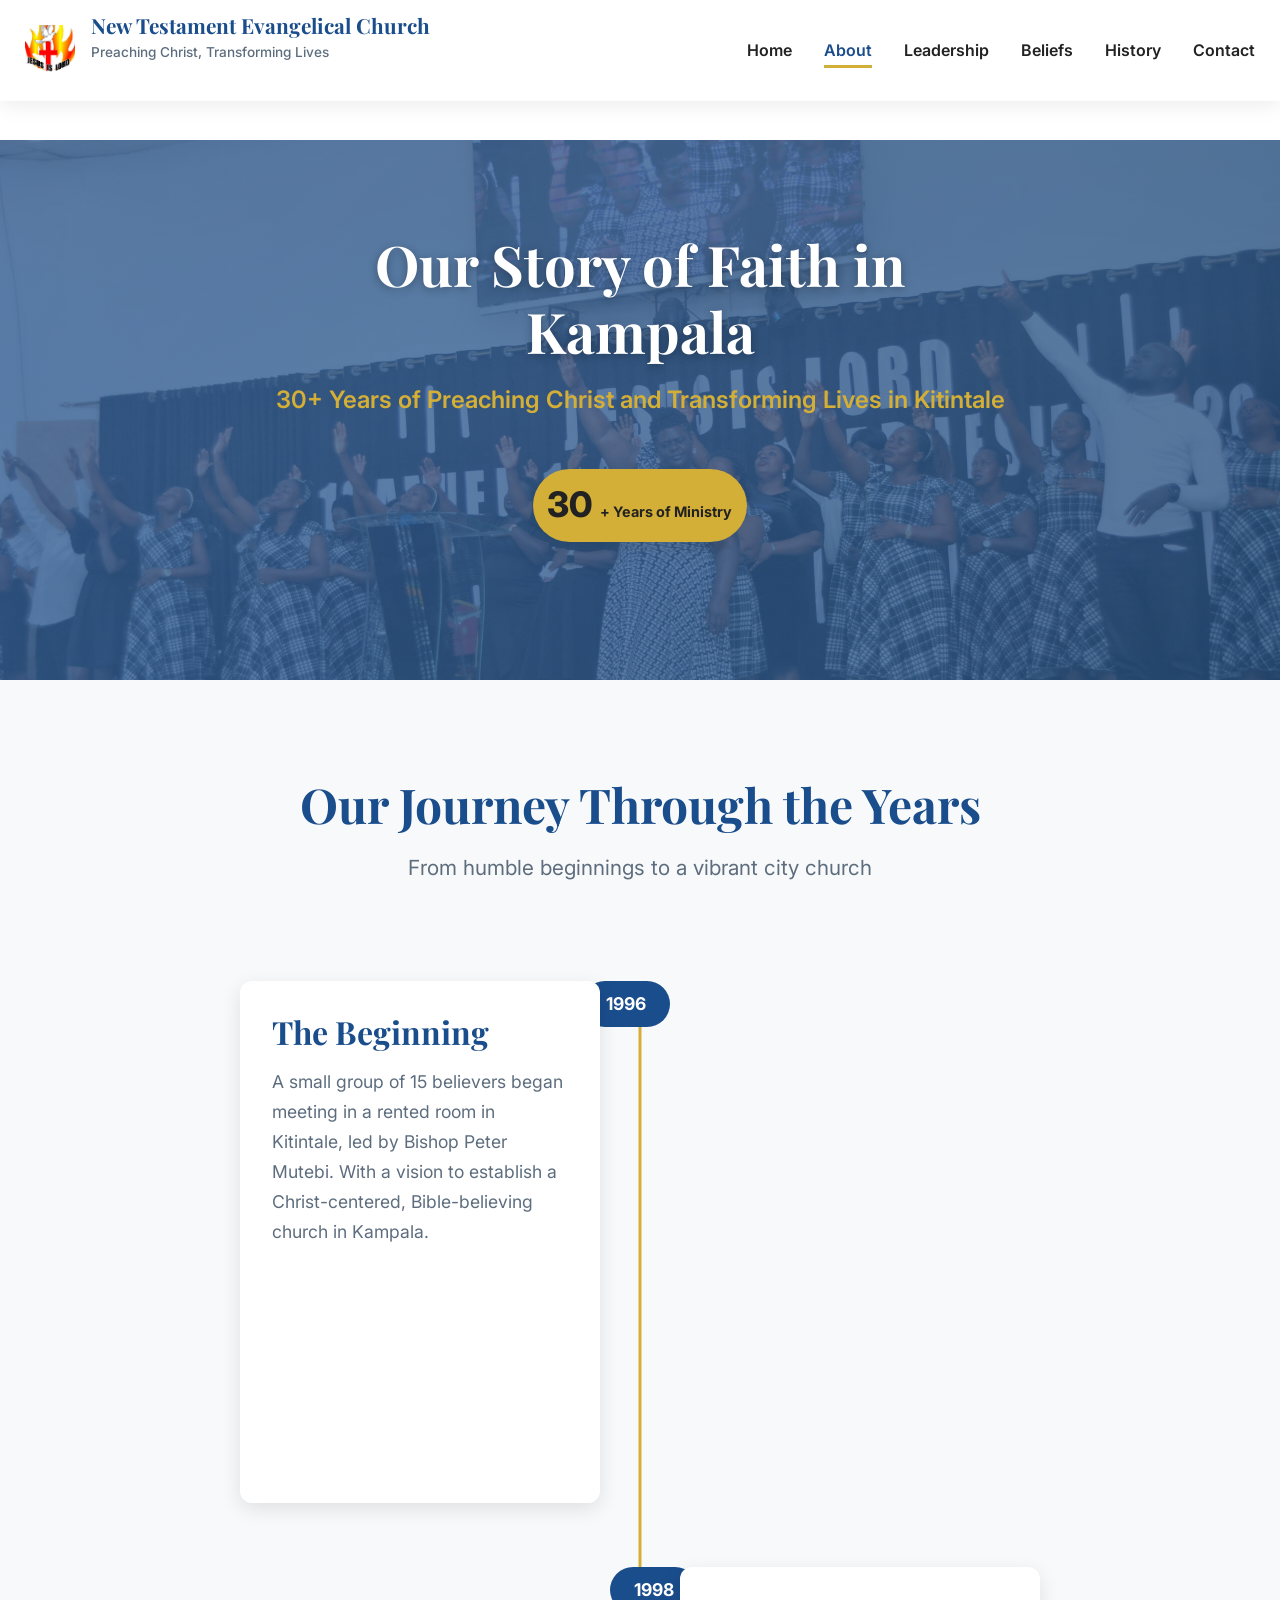
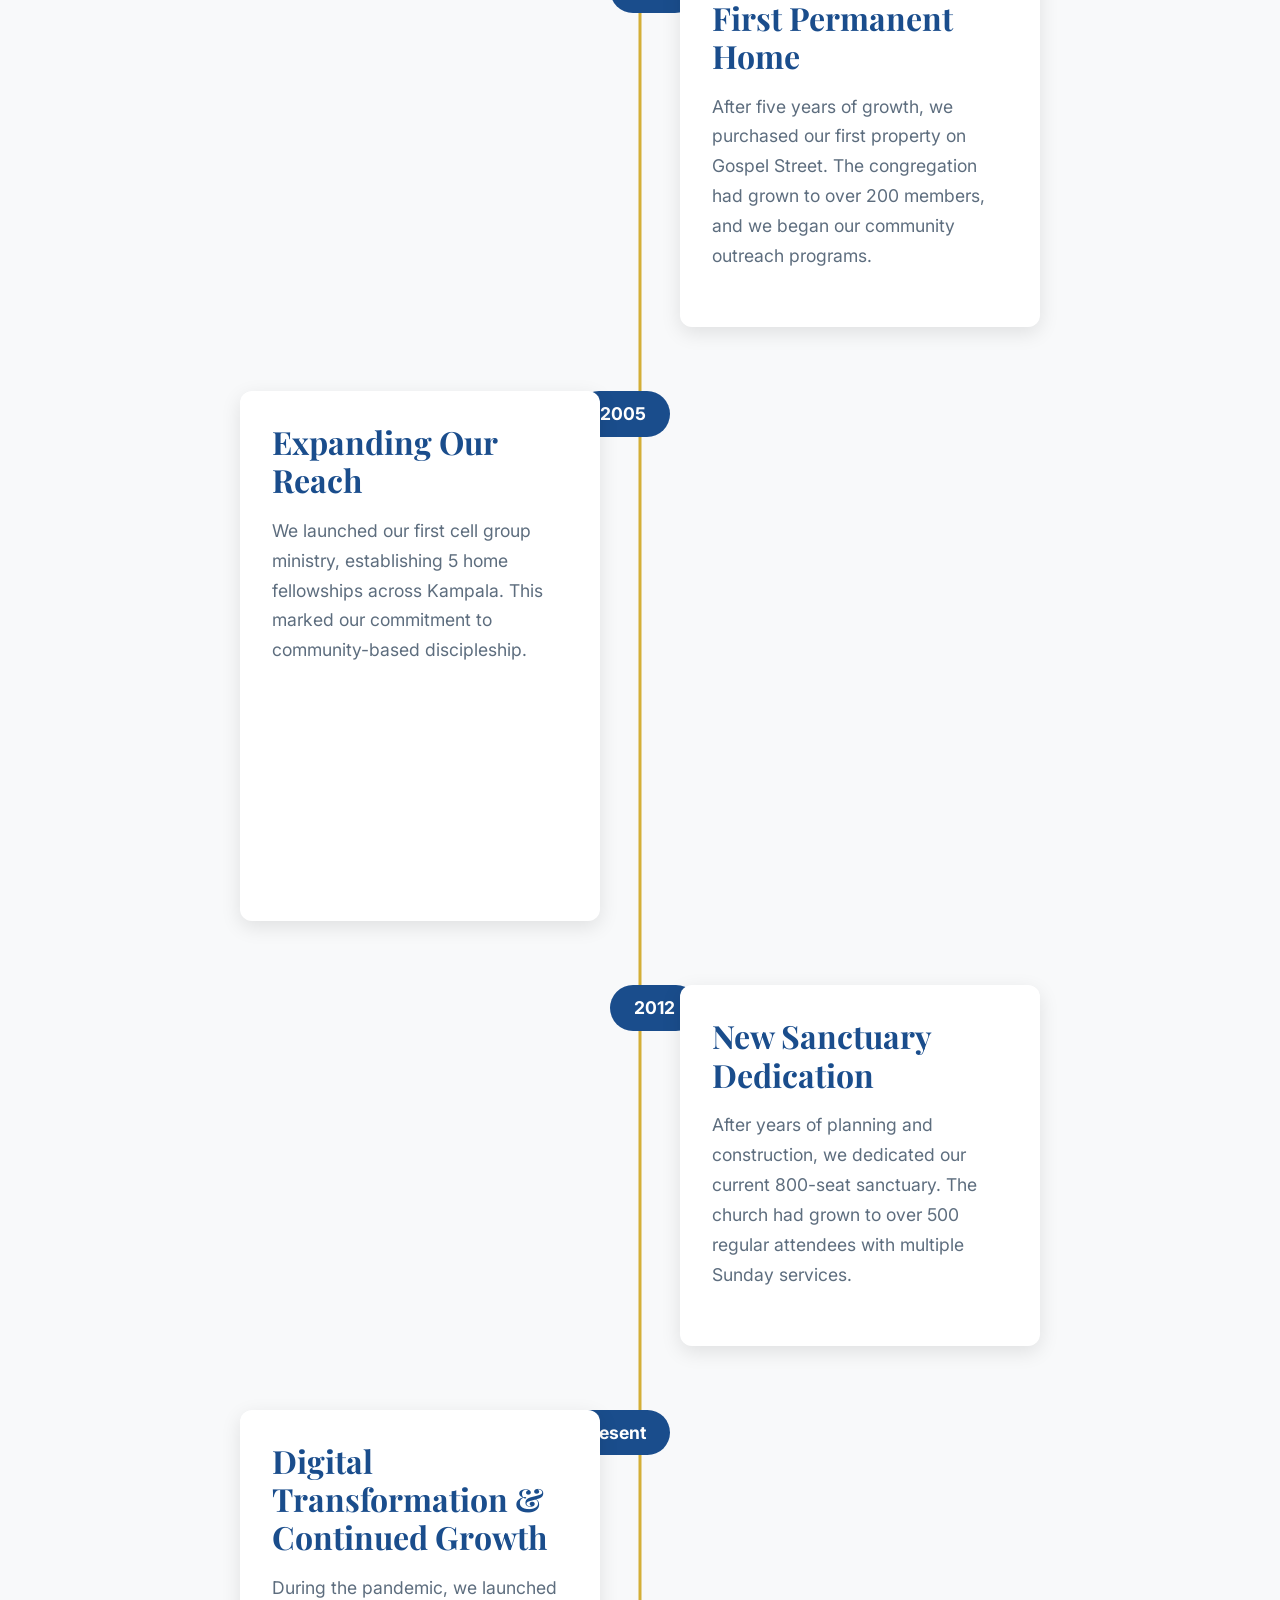
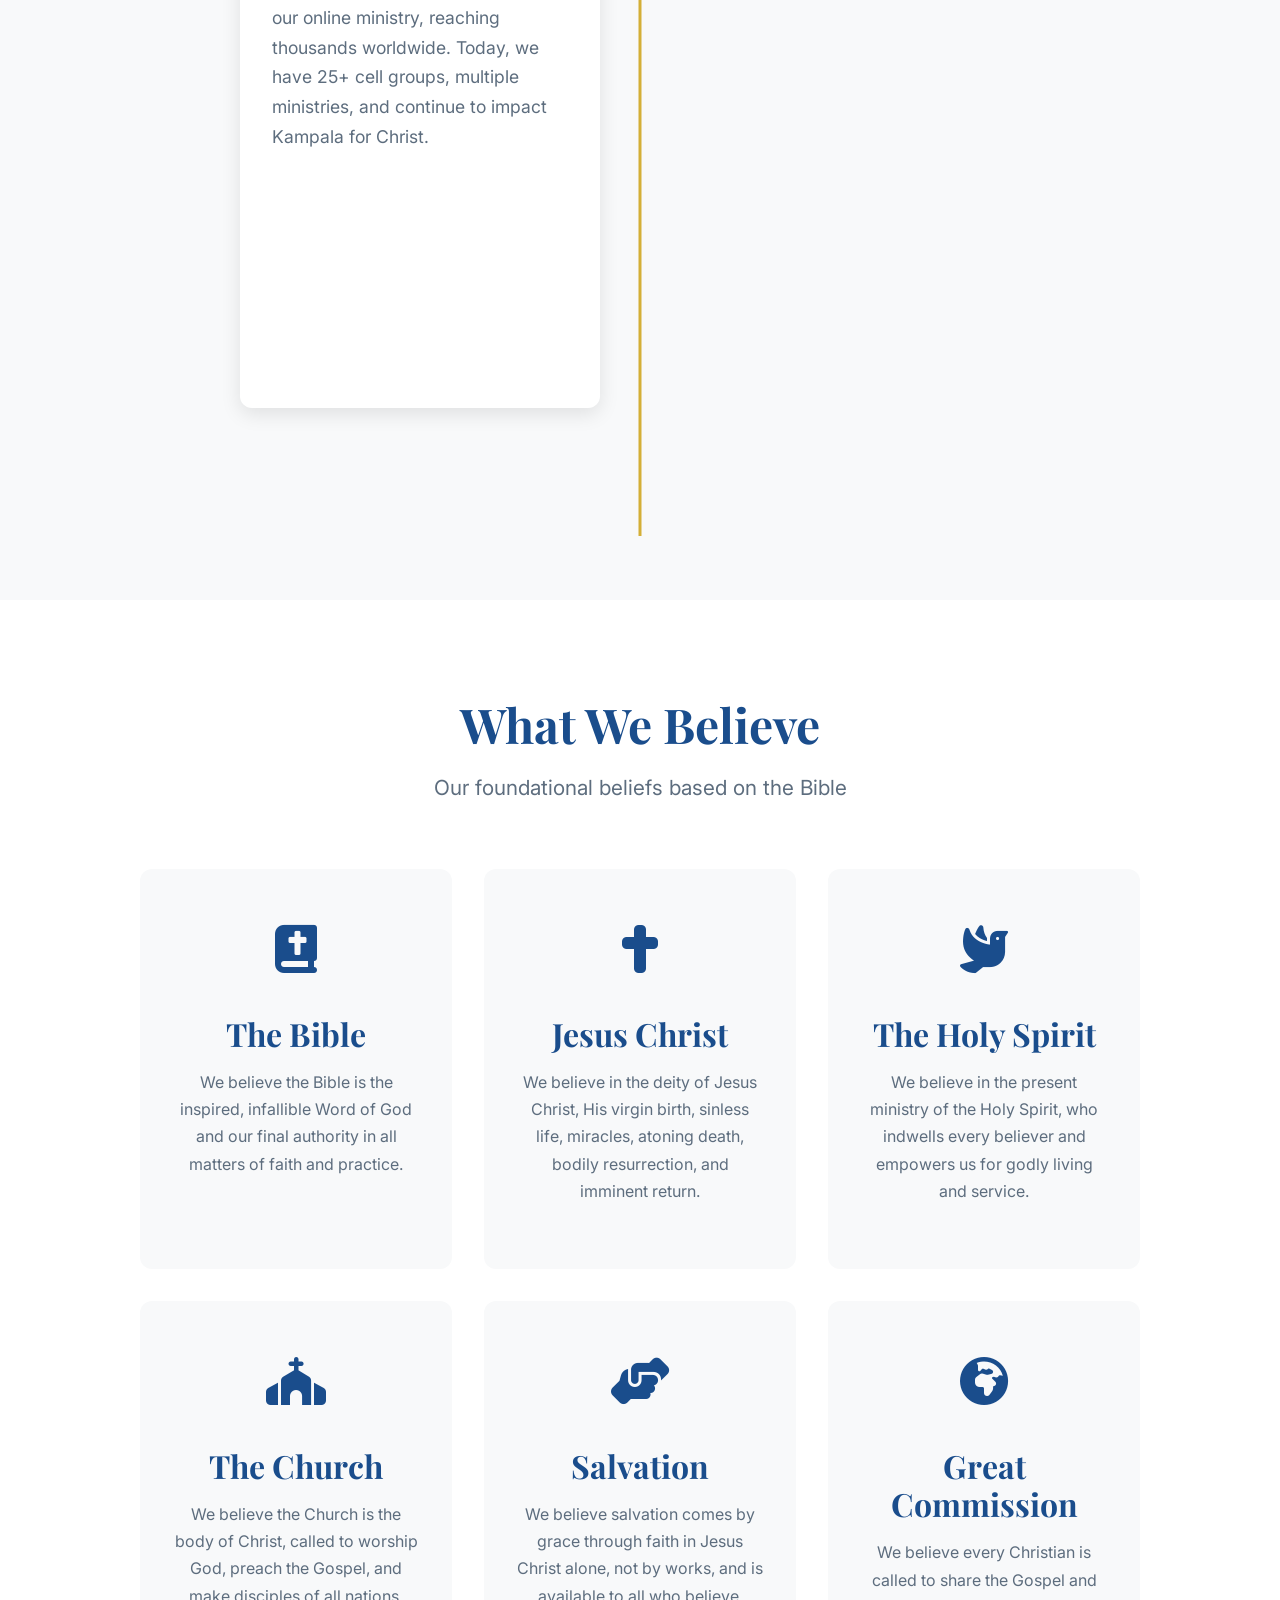
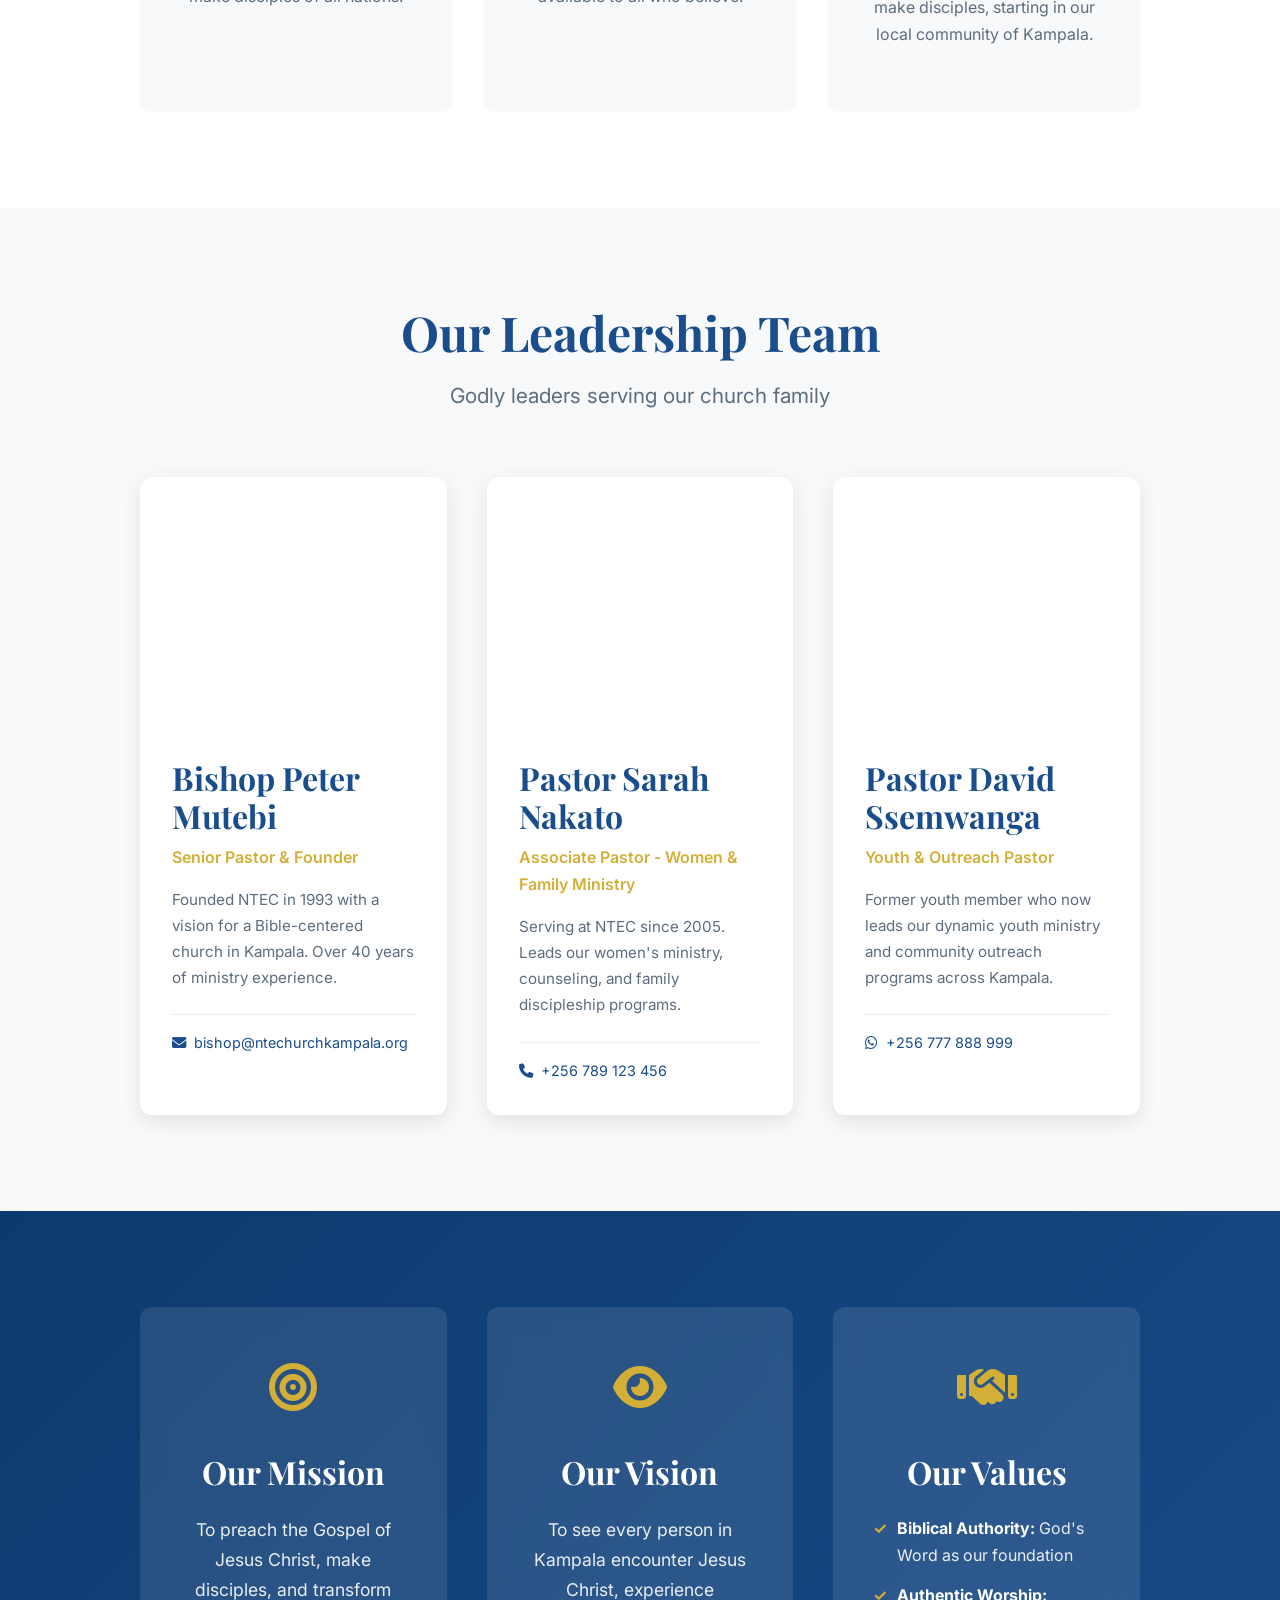
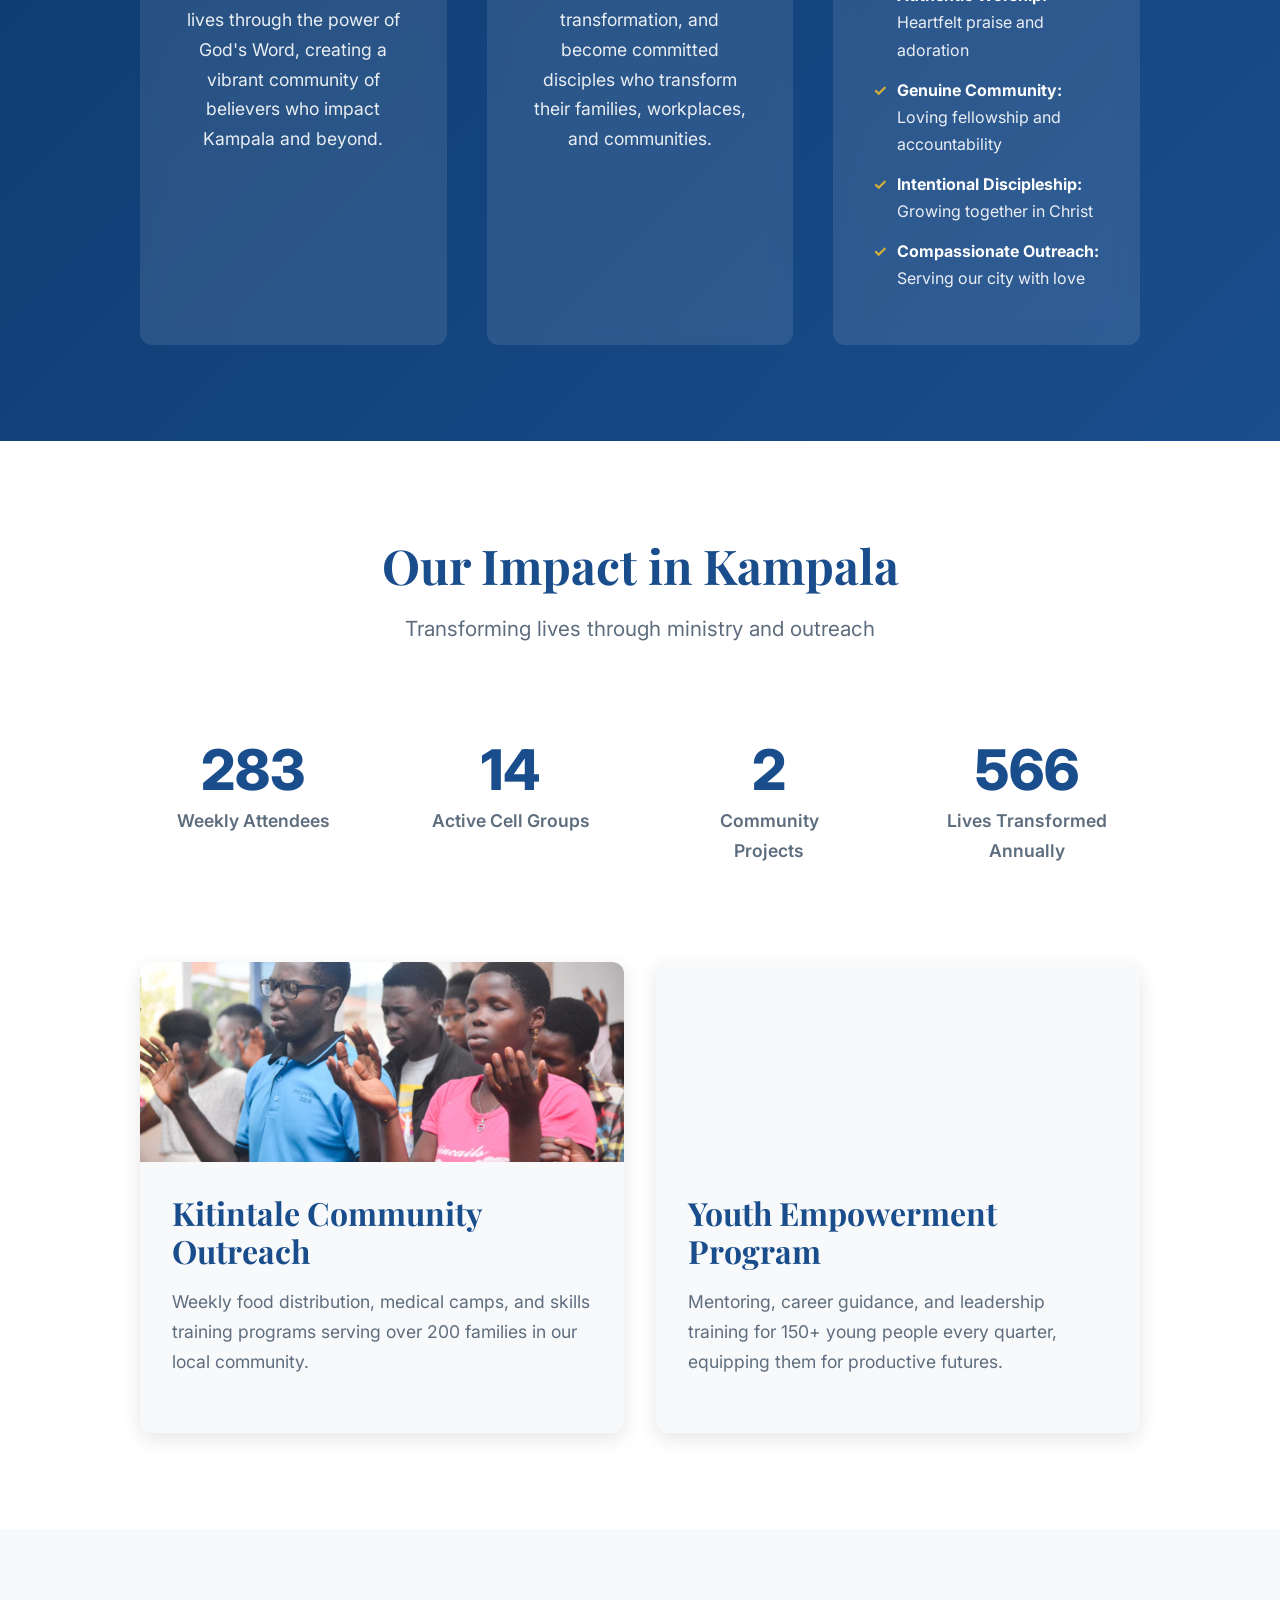
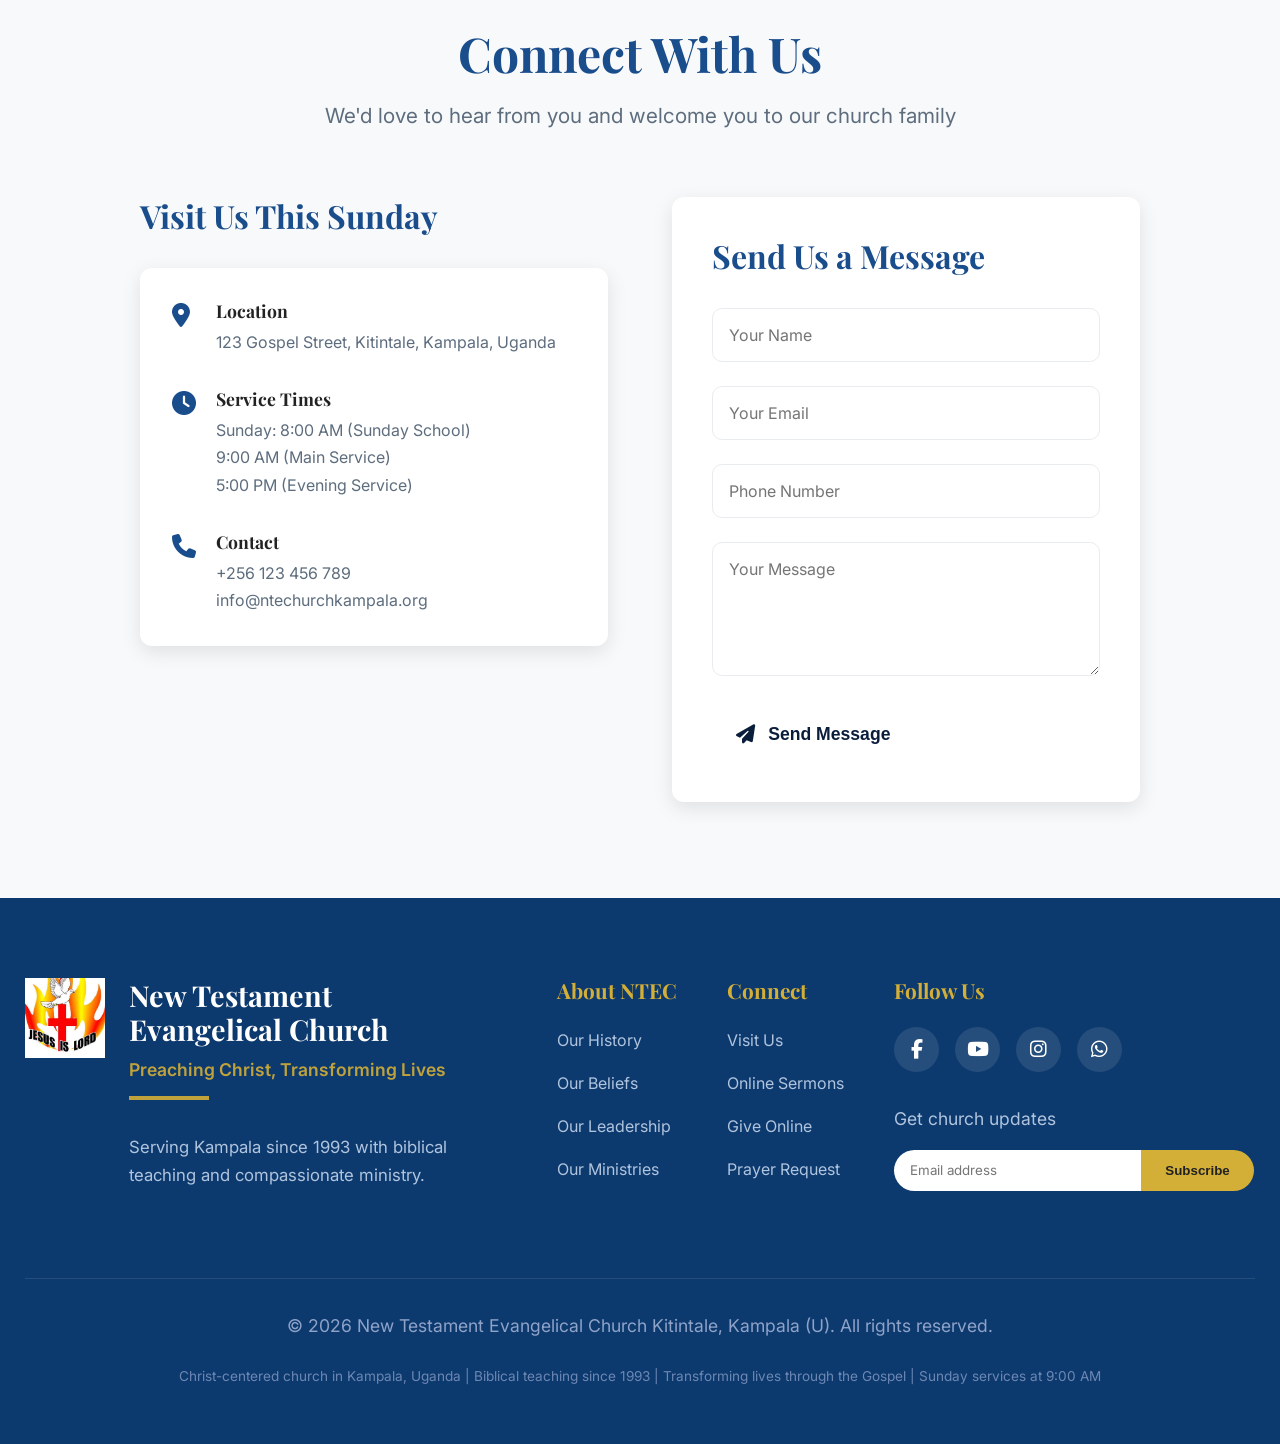
==== commit dea88085: "Update about.html" ====
--- a/about.html
+++ b/about.html
@@ -66,7 +66,7 @@
 
             <div class="timeline">
                 <div class="timeline-item animate-slide-left">
-                    <div class="timeline-year">1993</div>
+                    <div class="timeline-year">1996</div>
                     <div class="timeline-content">
                         <h3>The Beginning</h3>
                         <p>A small group of 15 believers began meeting in a rented room in Kitintale, led by Bishop Peter Mutebi. With a vision to establish a Christ-centered, Bible-believing church in Kampala.</p>
--- a/css/style.css
+++ b/css/style.css
@@ -1255,7 +1255,7 @@
 .about-hero-overlay {
     position: absolute;
     inset: 0;
-    background: linear-gradient(45deg, rgba(26, 77, 140, 0.8), rgba(13, 58, 110, 0.9));
+    background: linear-gradient(45deg, rgba(26, 77, 140, 0.2), rgba(13, 58, 110, 0.2));
 }
 
 .about-hero-content {
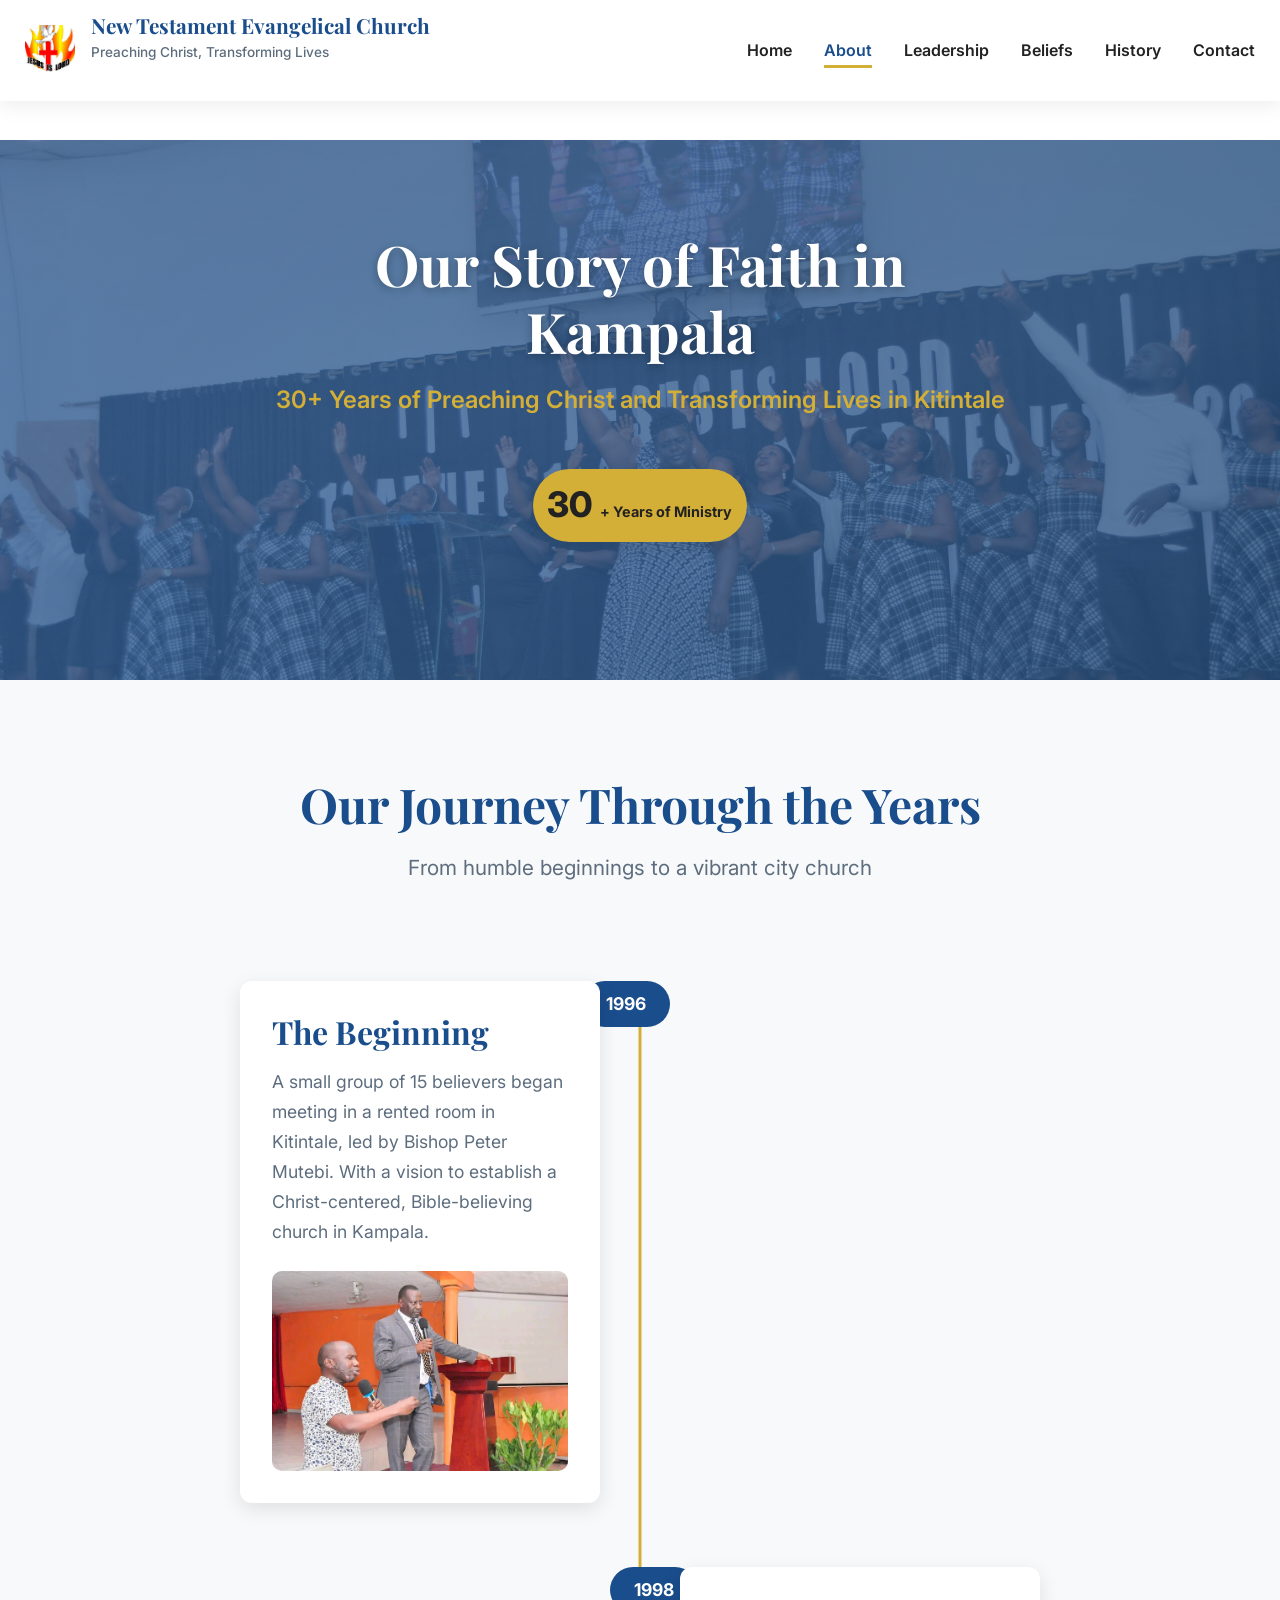
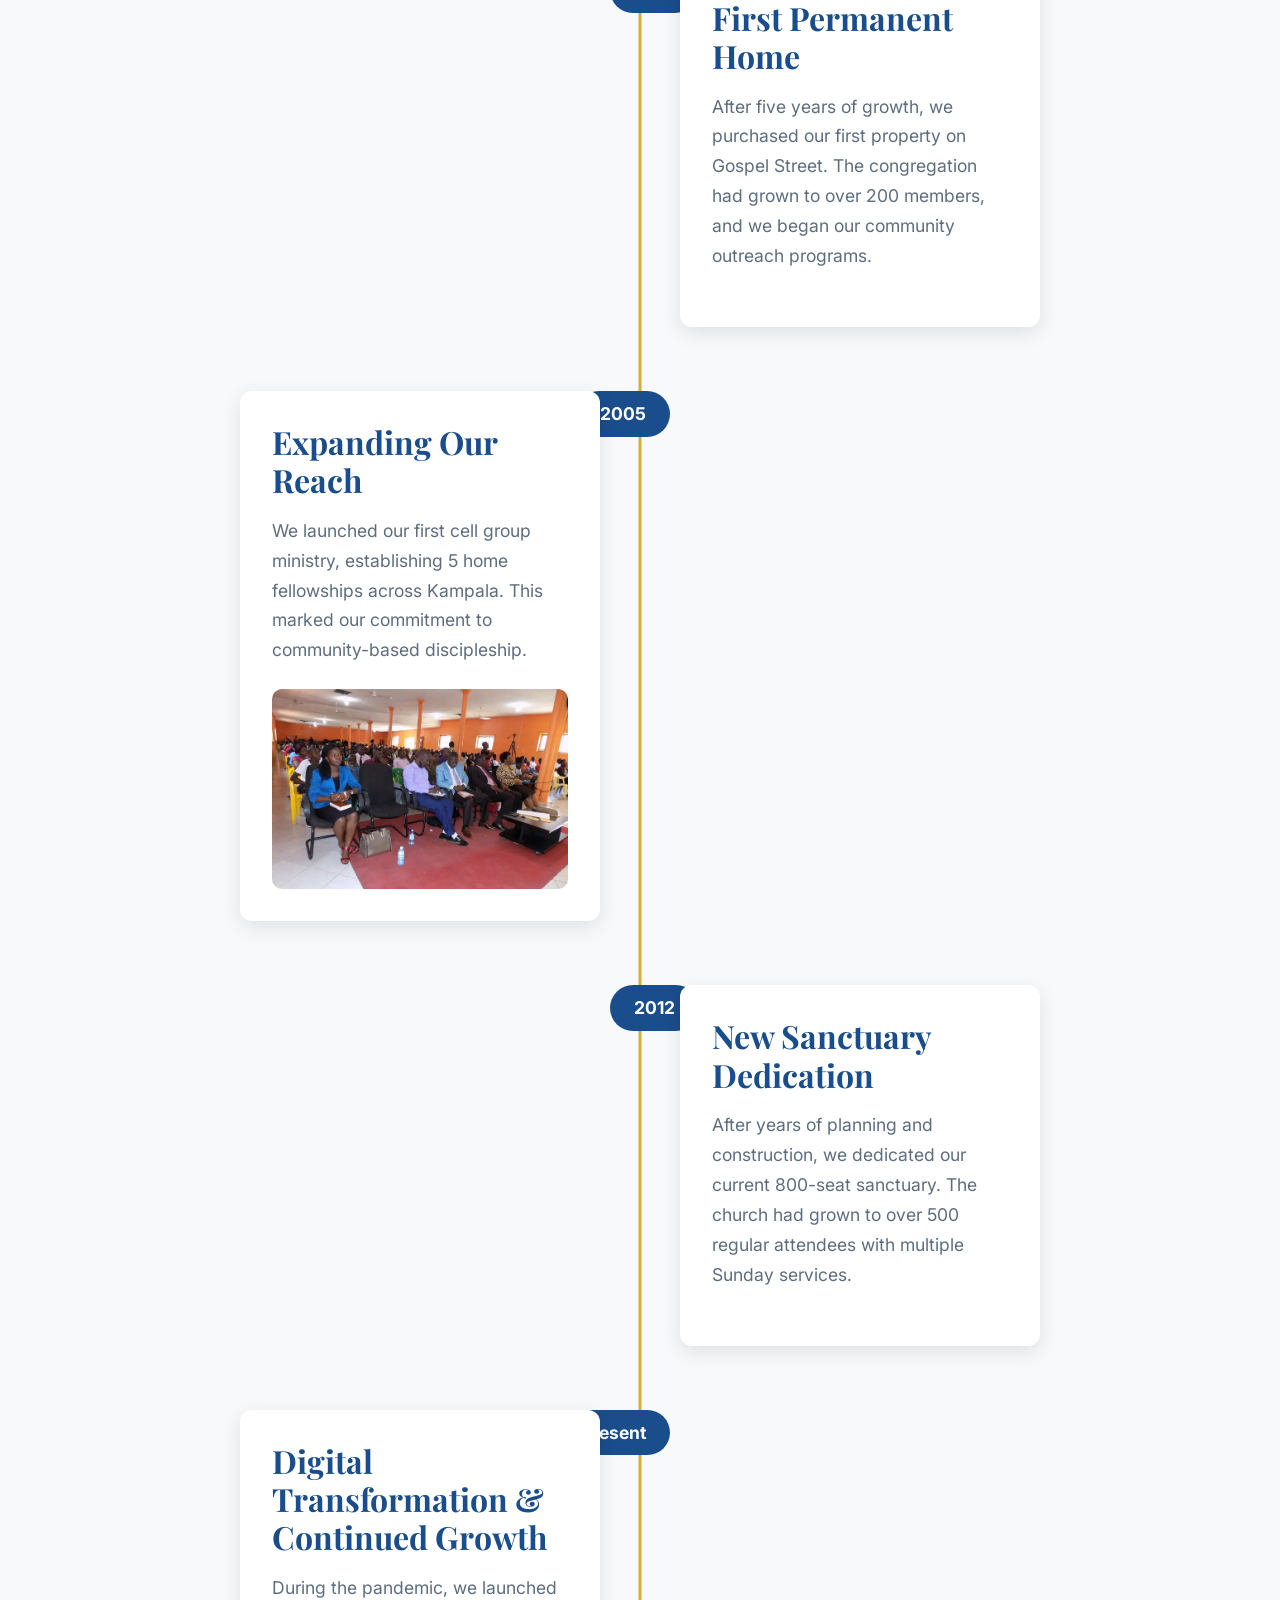
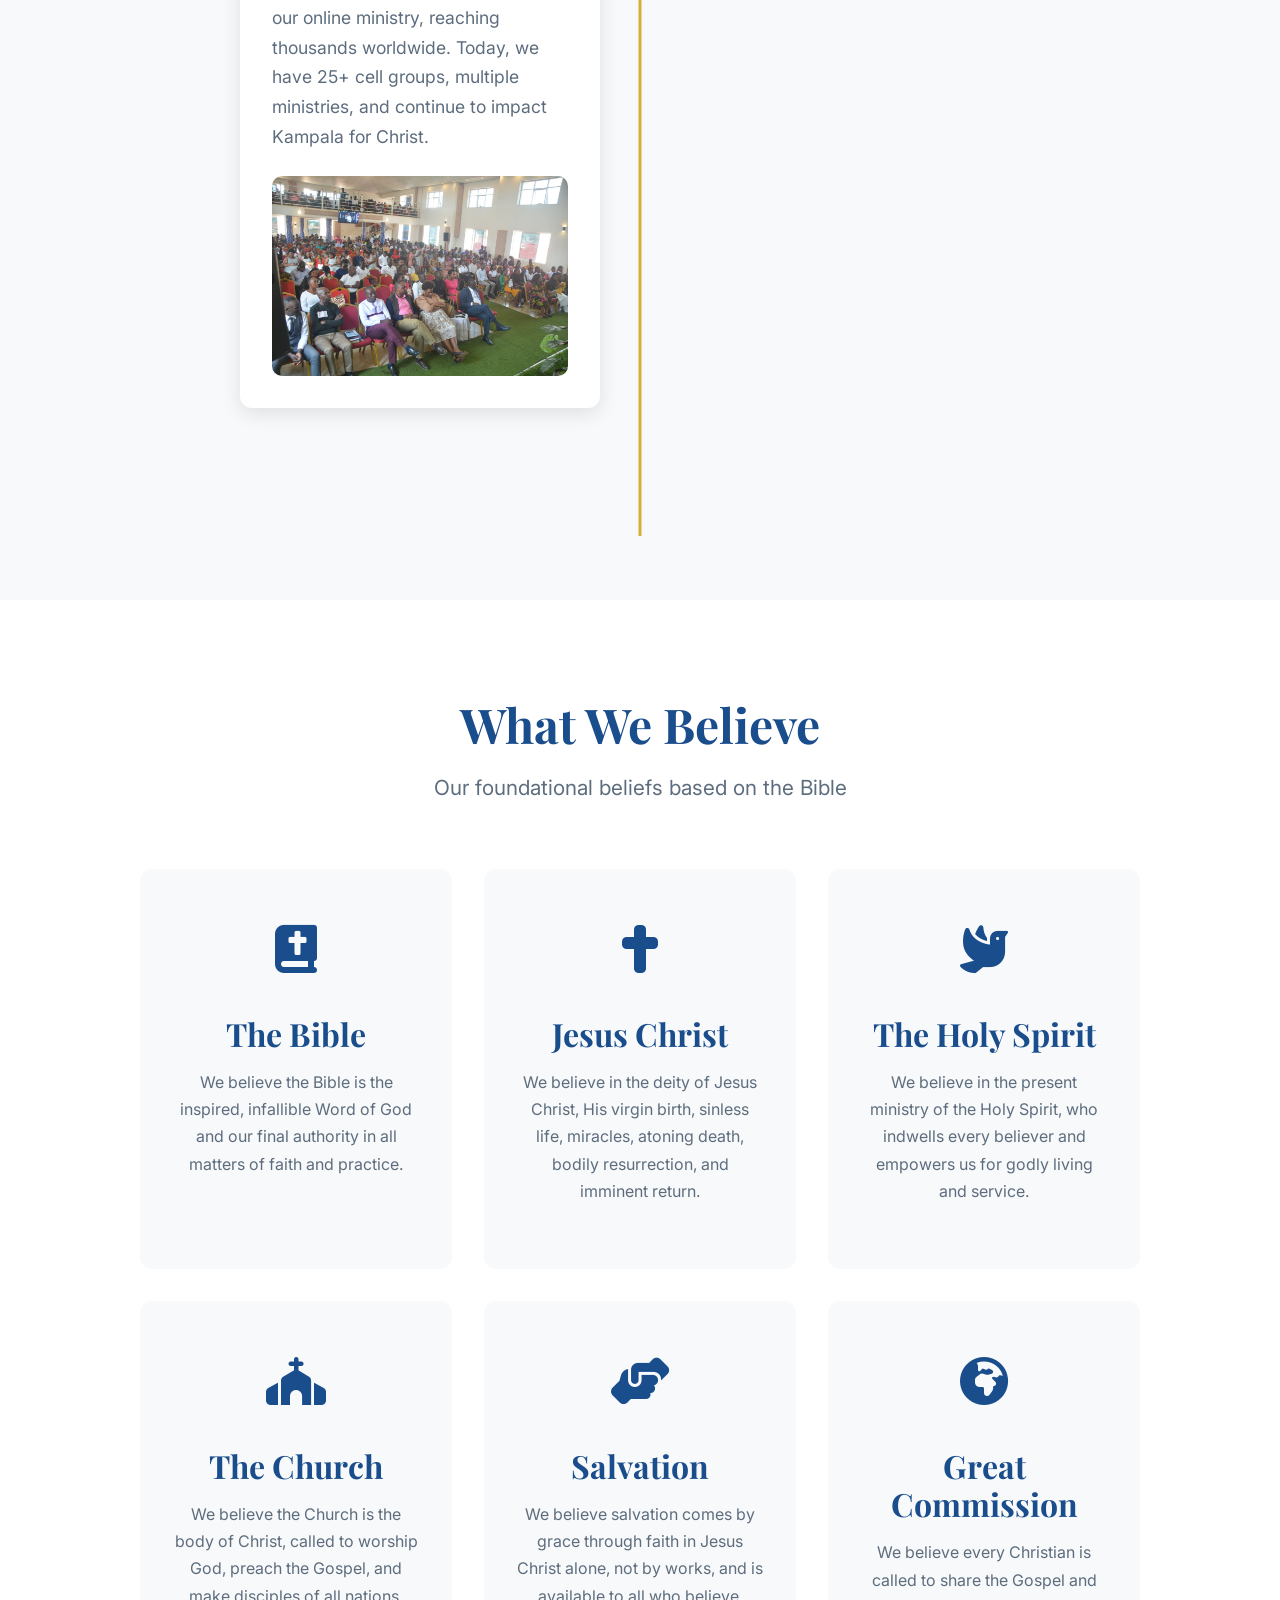
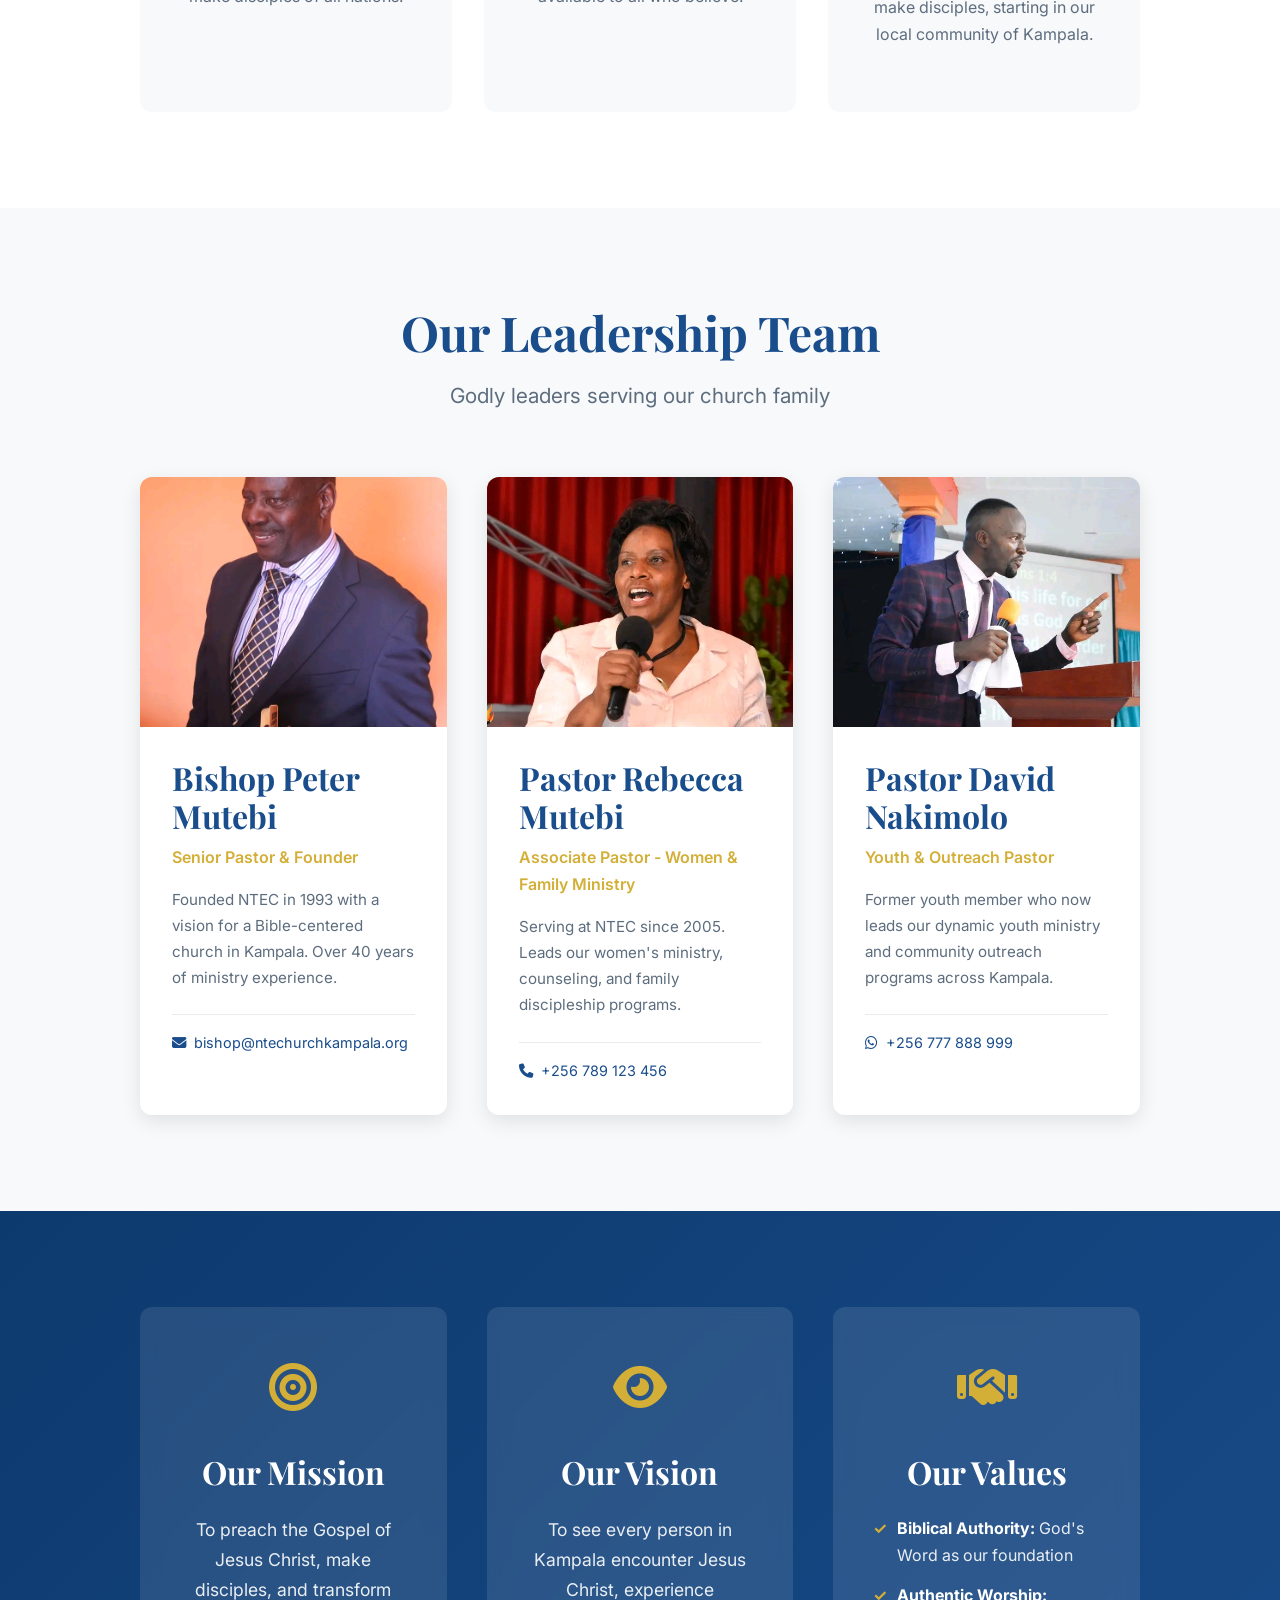
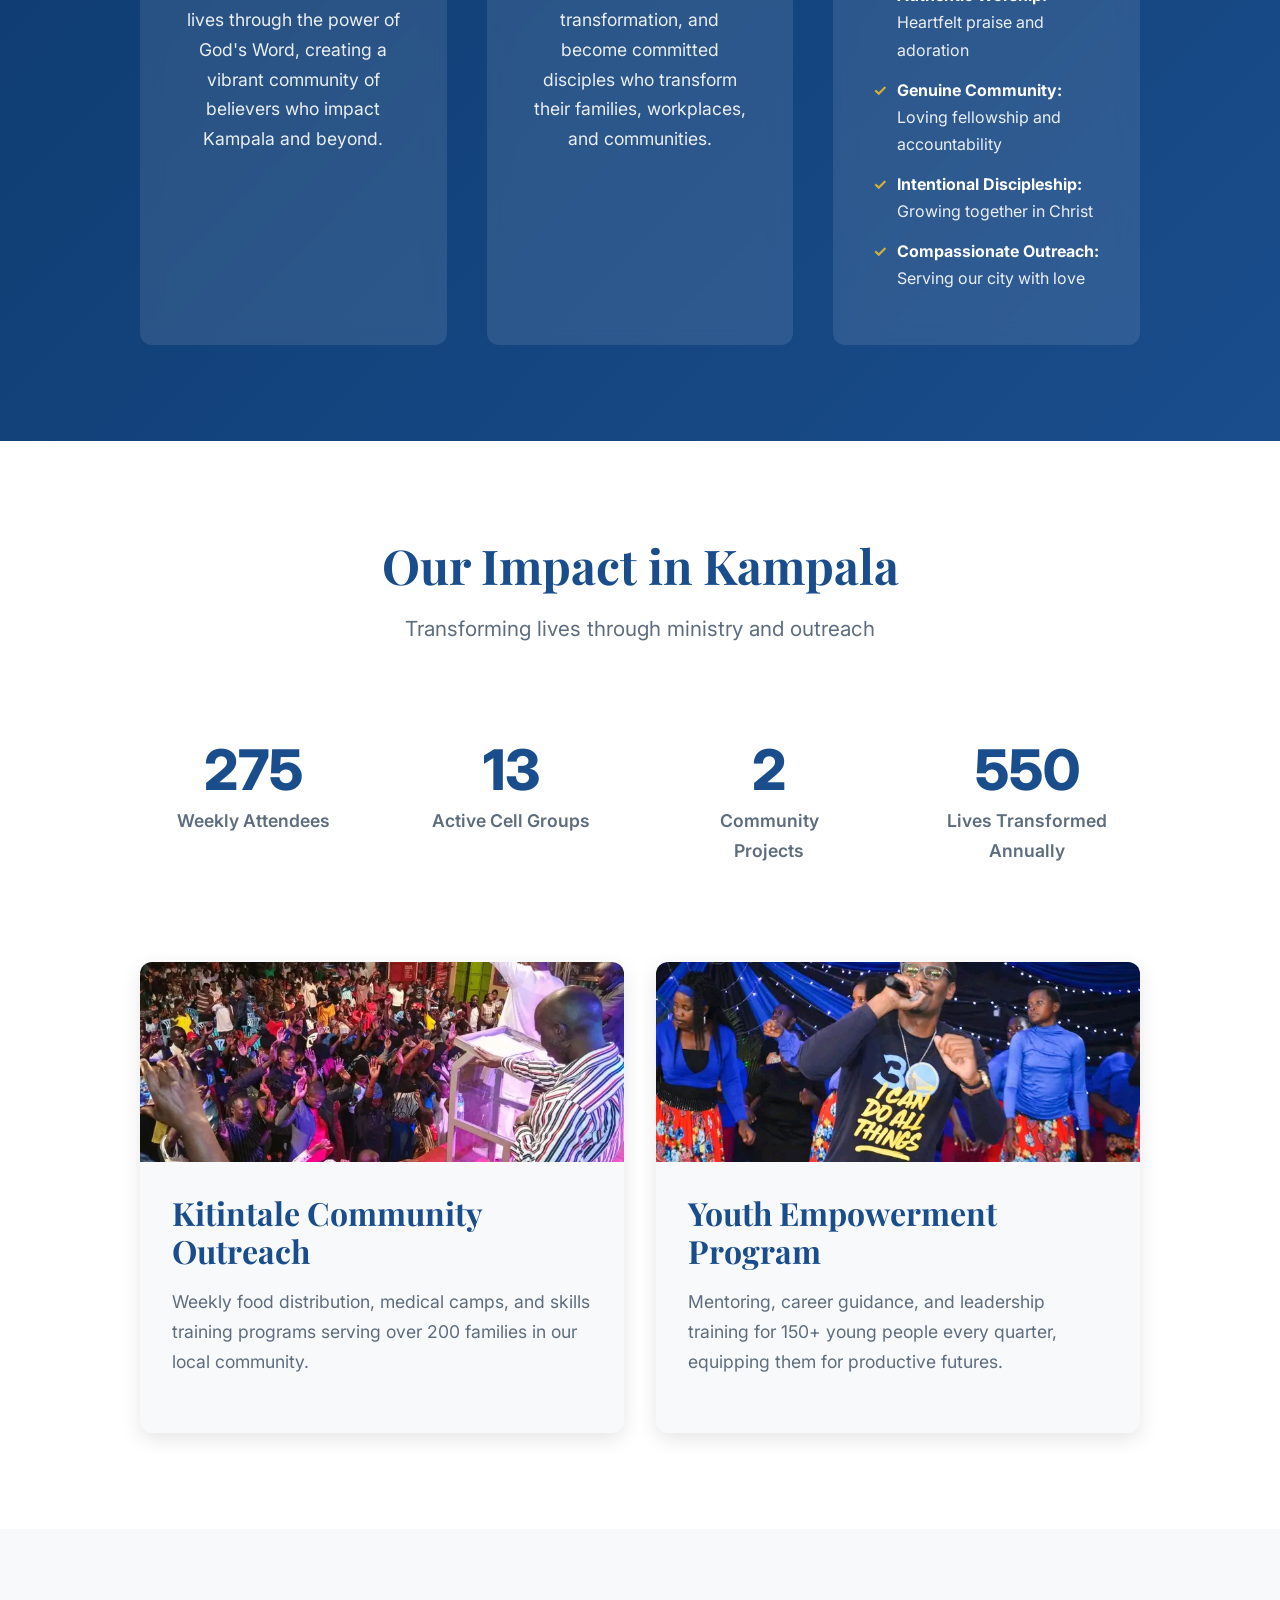
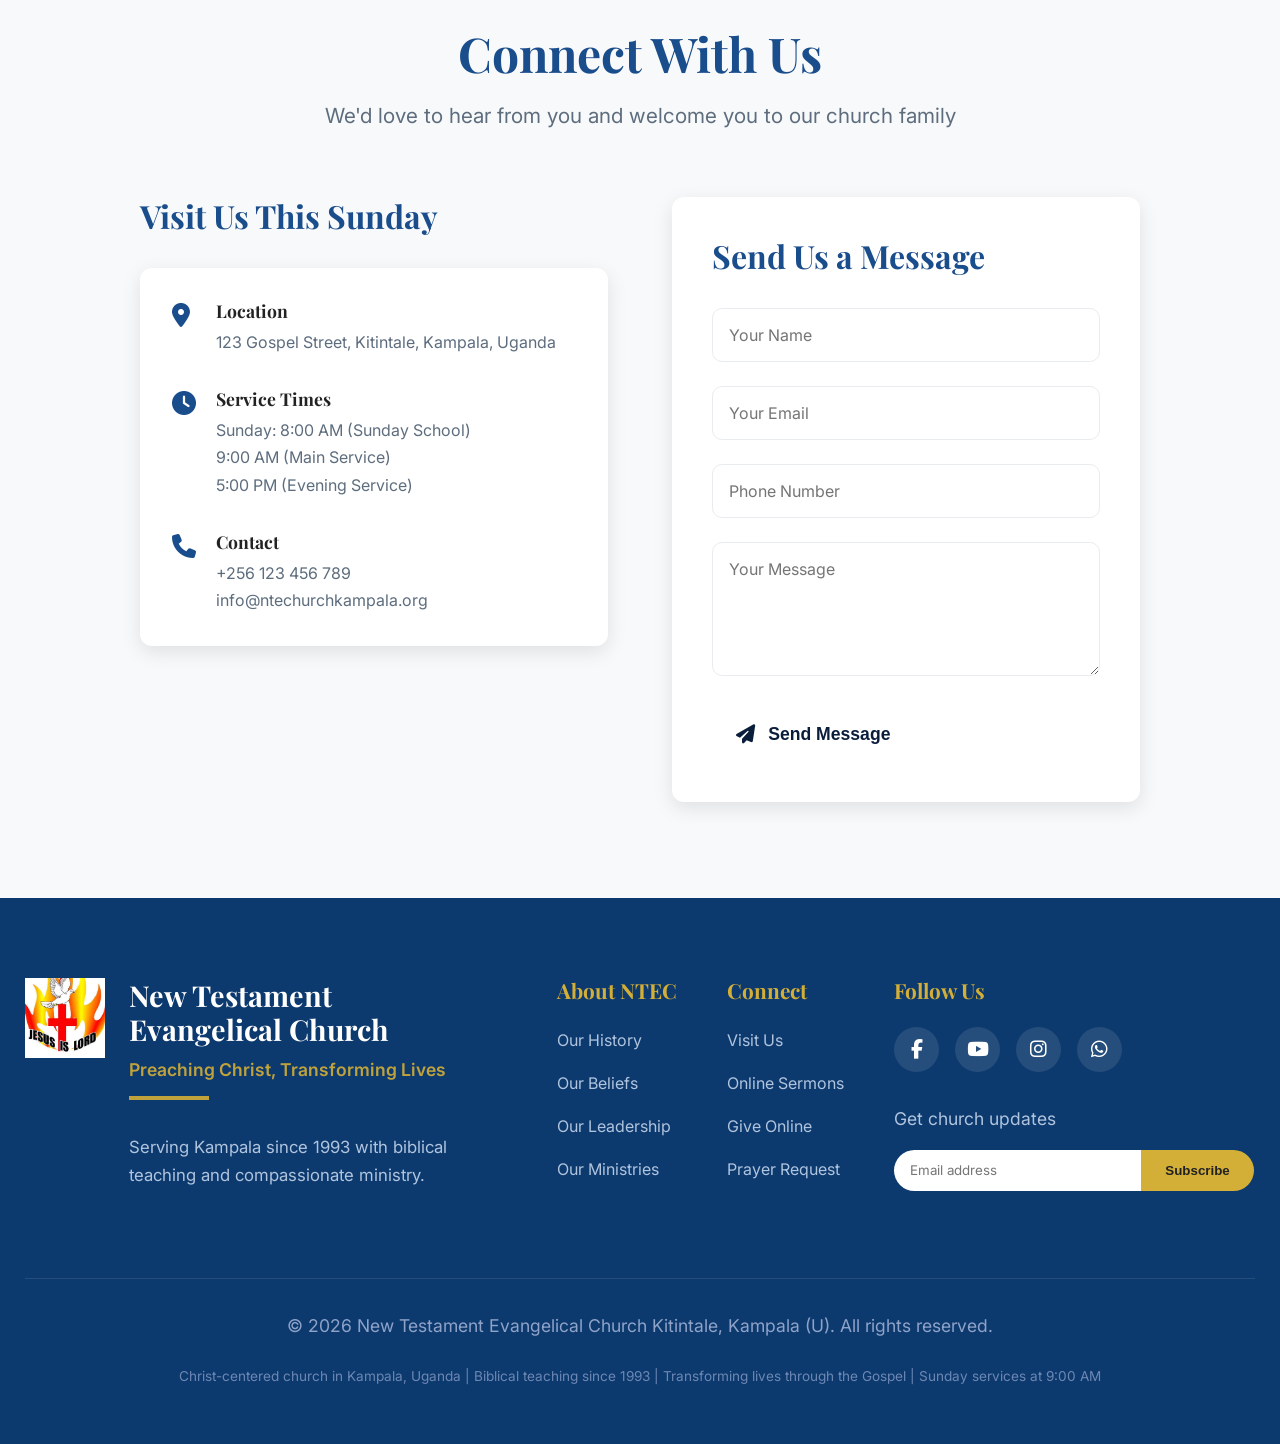
==== commit a5bbde96: "Update about.html" ====
--- a/about.html
+++ b/about.html
@@ -195,7 +195,7 @@
                 <div class="leader-card animate-scale-in delay-1">
                     <div class="leader-image" style="background-image: url('images/pastor-sarah.jpg');"></div>
                     <div class="leader-info">
-                        <h3>Pastor Sarah Nakato</h3>
+                        <h3>Pastor Rebecca Mutebi</h3>
                         <p class="leader-role">Associate Pastor - Women & Family Ministry</p>
                         <p class="leader-bio">Serving at NTEC since 2005. Leads our women's ministry, counseling, and family discipleship programs.</p>
                         <div class="leader-contact">
@@ -207,7 +207,7 @@
                 <div class="leader-card animate-scale-in delay-2">
                     <div class="leader-image" style="background-image: url('images/pastor-david.jpg');"></div>
                     <div class="leader-info">
-                        <h3>Pastor David Ssemwanga</h3>
+                        <h3>Pastor David Nakimolo</h3>
                         <p class="leader-role">Youth & Outreach Pastor</p>
                         <p class="leader-bio">Former youth member who now leads our dynamic youth ministry and community outreach programs across Kampala.</p>
                         <div class="leader-contact">
